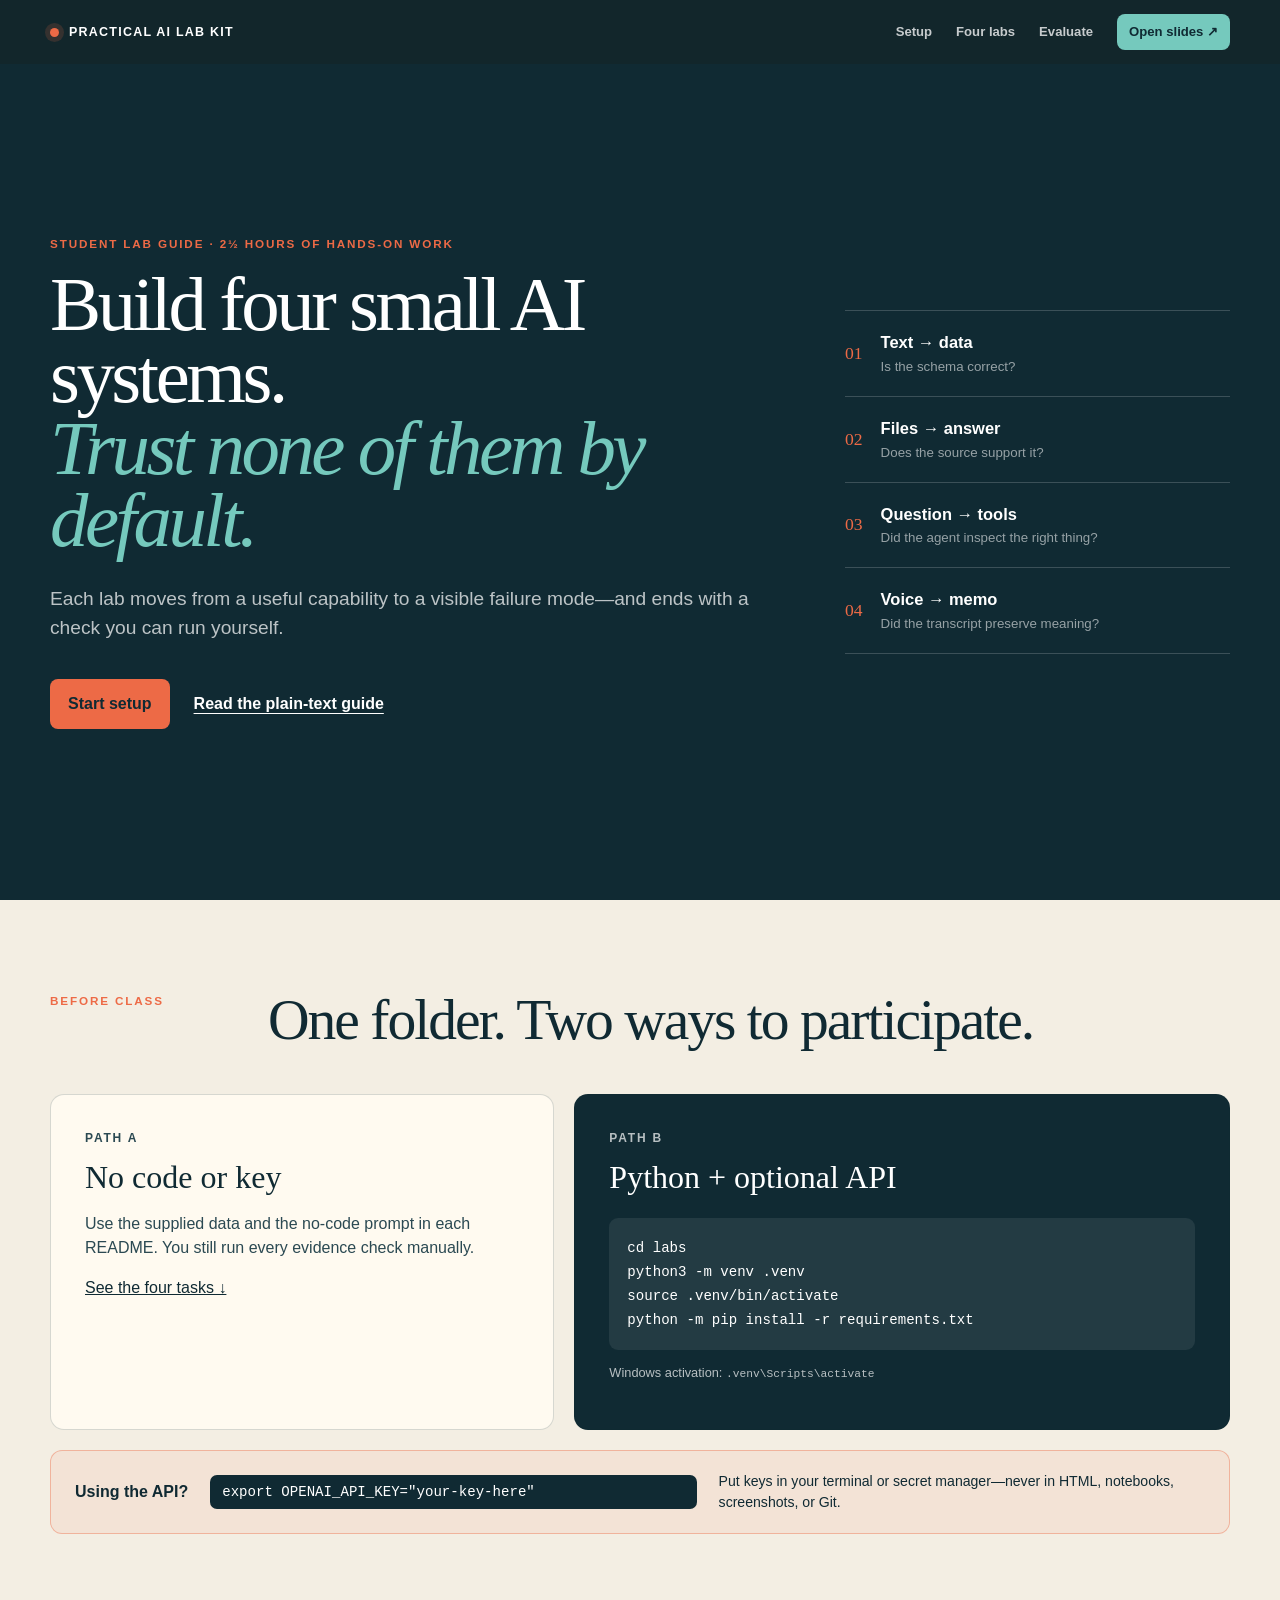
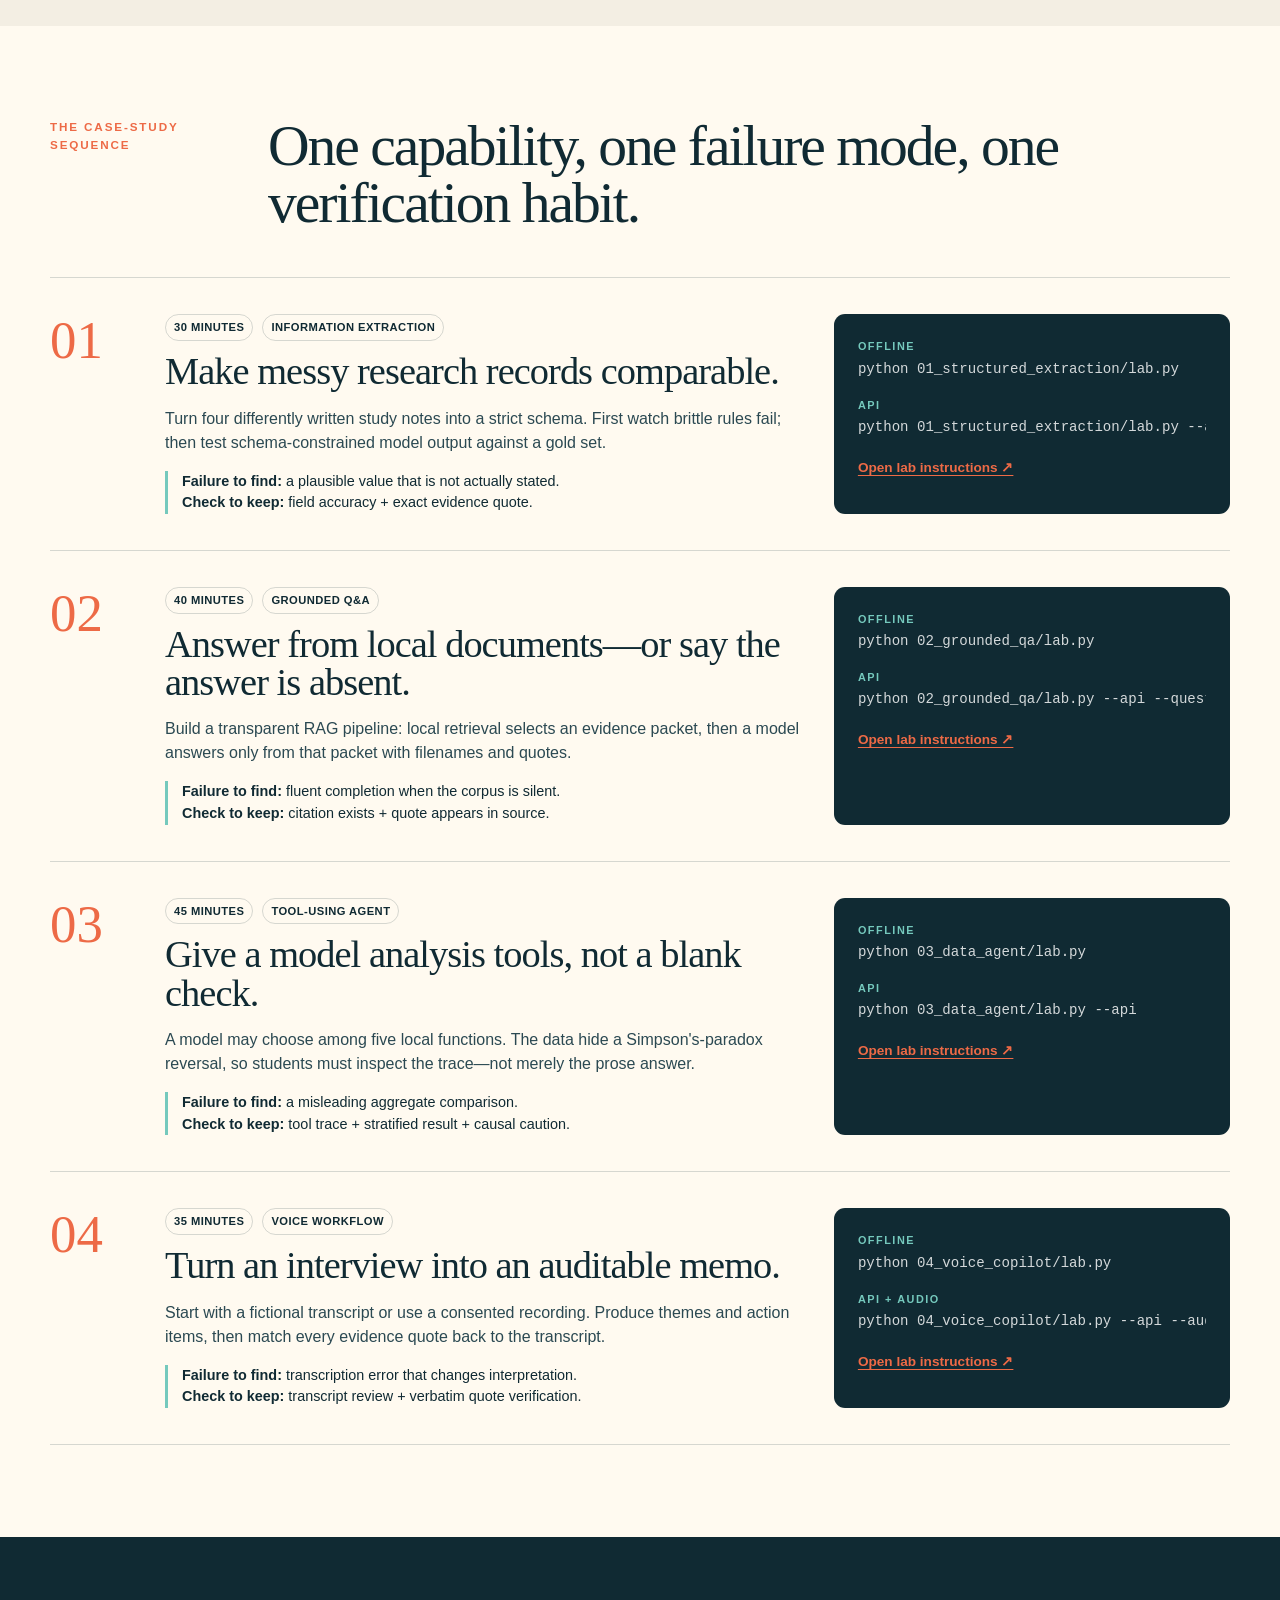
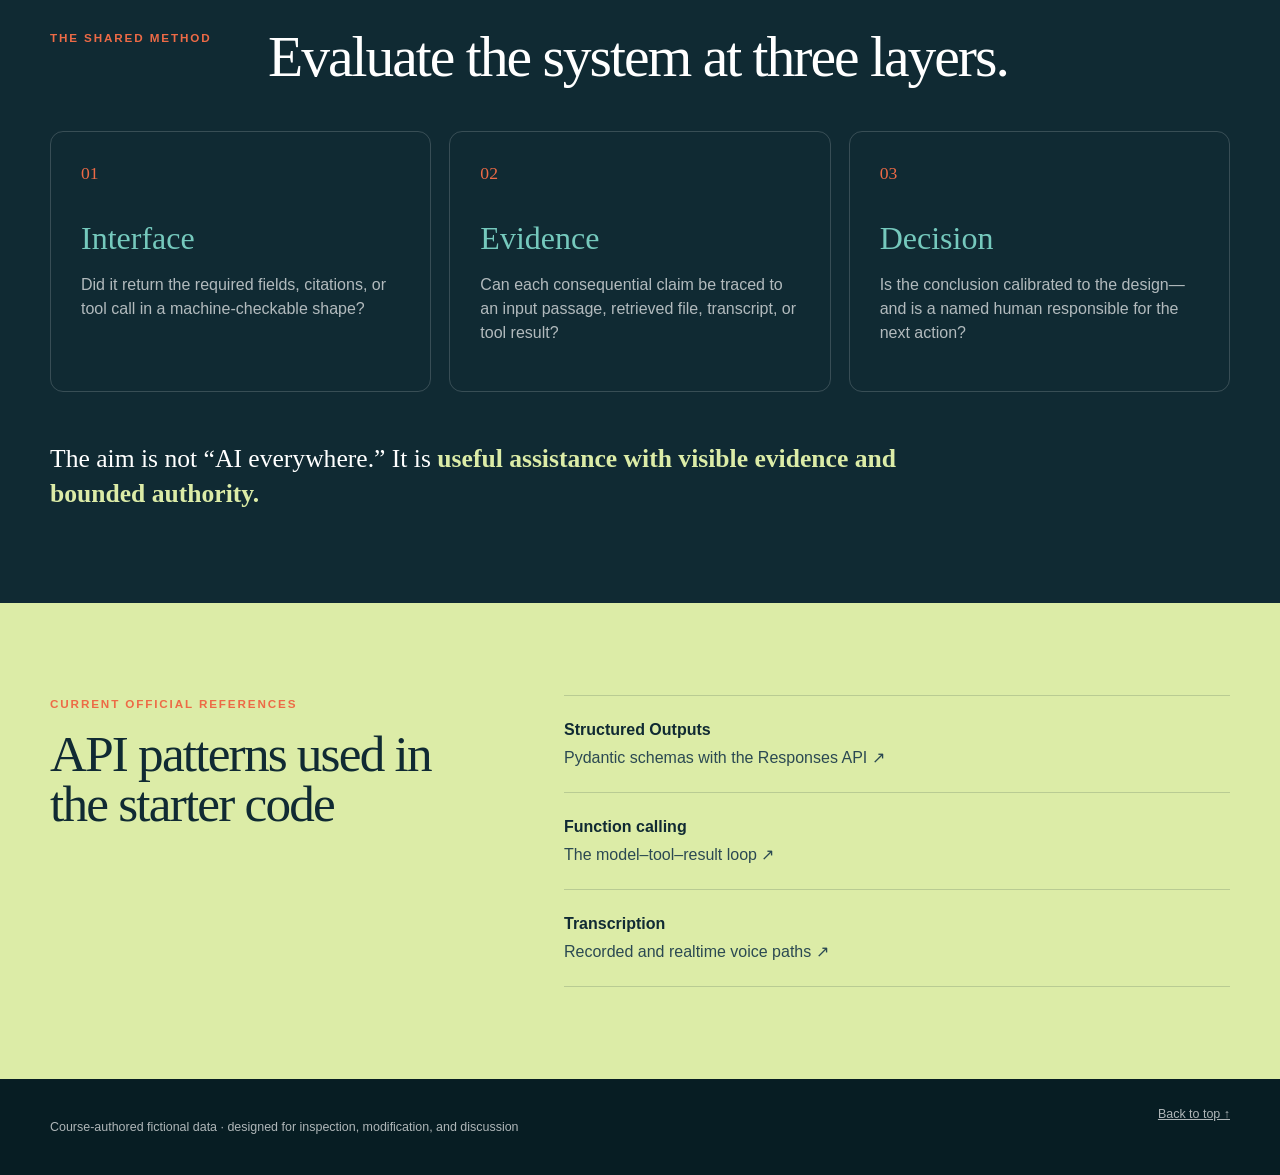
==== labs/index.html @ f561e8fe "Publish AI course deck and practical labs" ====
<!doctype html>
<html lang="en">
<head>
  <meta charset="utf-8">
  <meta name="viewport" content="width=device-width, initial-scale=1">
  <meta name="description" content="Four practical AI labs for graduate students: structured extraction, grounded Q&amp;A, a bounded data agent, and a voice research copilot.">
  <meta name="theme-color" content="#102a33">
  <title>Practical AI Lab Kit</title>
  <link rel="stylesheet" href="styles.css">
</head>
<body>
  <a class="skip-link" href="#main">Skip to labs</a>
  <header class="site-header">
    <a class="wordmark" href="#top"><span></span>Practical AI Lab Kit</a>
    <nav aria-label="Lab navigation">
      <a href="#setup">Setup</a>
      <a href="#labs">Four labs</a>
      <a href="#evaluation">Evaluate</a>
      <a class="deck-link" href="../story_deck/index.html#slide-24">Open slides ↗</a>
    </nav>
  </header>

  <main id="main">
    <section class="hero" id="top">
      <div>
        <p class="eyebrow">Student lab guide · 2½ hours of hands-on work</p>
        <h1>Build four small AI systems.<br><em>Trust none of them by default.</em></h1>
        <p class="lead">Each lab moves from a useful capability to a visible failure mode—and ends with a check you can run yourself.</p>
        <div class="hero-actions"><a class="primary" href="#setup">Start setup</a><a href="README.md">Read the plain-text guide</a></div>
      </div>
      <ol class="sequence" aria-label="Lab sequence">
        <li><span>01</span><div><b>Text → data</b><small>Is the schema correct?</small></div></li>
        <li><span>02</span><div><b>Files → answer</b><small>Does the source support it?</small></div></li>
        <li><span>03</span><div><b>Question → tools</b><small>Did the agent inspect the right thing?</small></div></li>
        <li><span>04</span><div><b>Voice → memo</b><small>Did the transcript preserve meaning?</small></div></li>
      </ol>
    </section>

    <section class="setup" id="setup">
      <div class="section-head"><p class="eyebrow">Before class</p><h2>One folder. Two ways to participate.</h2></div>
      <div class="path-grid">
        <article>
          <p class="path-number">Path A</p><h3>No code or key</h3>
          <p>Use the supplied data and the no-code prompt in each README. You still run every evidence check manually.</p>
          <a href="#labs">See the four tasks ↓</a>
        </article>
        <article class="featured">
          <p class="path-number">Path B</p><h3>Python + optional API</h3>
          <pre><code>cd labs
python3 -m venv .venv
source .venv/bin/activate
python -m pip install -r requirements.txt</code></pre>
          <p class="small">Windows activation: <code>.venv\Scripts\activate</code></p>
        </article>
      </div>
      <div class="key-note">
        <b>Using the API?</b><code>export OPENAI_API_KEY="your-key-here"</code><p>Put keys in your terminal or secret manager—never in HTML, notebooks, screenshots, or Git.</p>
      </div>
    </section>

    <section class="labs" id="labs">
      <div class="section-head"><p class="eyebrow">The case-study sequence</p><h2>One capability, one failure mode, one verification habit.</h2></div>

      <article class="lab-card" id="lab-1">
        <div class="lab-number">01</div>
        <div class="lab-copy">
          <div class="lab-meta"><span>30 minutes</span><span>information extraction</span></div>
          <h3>Make messy research records comparable.</h3>
          <p>Turn four differently written study notes into a strict schema. First watch brittle rules fail; then test schema-constrained model output against a gold set.</p>
          <div class="lesson"><b>Failure to find:</b> a plausible value that is not actually stated.<br><b>Check to keep:</b> field accuracy + exact evidence quote.</div>
        </div>
        <div class="lab-run">
          <p>Offline</p><code>python 01_structured_extraction/lab.py</code>
          <p>API</p><code>python 01_structured_extraction/lab.py --api</code>
          <a href="01_structured_extraction/README.md">Open lab instructions ↗</a>
        </div>
      </article>

      <article class="lab-card" id="lab-2">
        <div class="lab-number">02</div>
        <div class="lab-copy">
          <div class="lab-meta"><span>40 minutes</span><span>grounded Q&amp;A</span></div>
          <h3>Answer from local documents—or say the answer is absent.</h3>
          <p>Build a transparent RAG pipeline: local retrieval selects an evidence packet, then a model answers only from that packet with filenames and quotes.</p>
          <div class="lesson"><b>Failure to find:</b> fluent completion when the corpus is silent.<br><b>Check to keep:</b> citation exists + quote appears in source.</div>
        </div>
        <div class="lab-run">
          <p>Offline</p><code>python 02_grounded_qa/lab.py</code>
          <p>API</p><code>python 02_grounded_qa/lab.py --api --question "Which school attended least?"</code>
          <a href="02_grounded_qa/README.md">Open lab instructions ↗</a>
        </div>
      </article>

      <article class="lab-card" id="lab-3">
        <div class="lab-number">03</div>
        <div class="lab-copy">
          <div class="lab-meta"><span>45 minutes</span><span>tool-using agent</span></div>
          <h3>Give a model analysis tools, not a blank check.</h3>
          <p>A model may choose among five local functions. The data hide a Simpson's-paradox reversal, so students must inspect the trace—not merely the prose answer.</p>
          <div class="lesson"><b>Failure to find:</b> a misleading aggregate comparison.<br><b>Check to keep:</b> tool trace + stratified result + causal caution.</div>
        </div>
        <div class="lab-run">
          <p>Offline</p><code>python 03_data_agent/lab.py</code>
          <p>API</p><code>python 03_data_agent/lab.py --api</code>
          <a href="03_data_agent/README.md">Open lab instructions ↗</a>
        </div>
      </article>

      <article class="lab-card" id="lab-4">
        <div class="lab-number">04</div>
        <div class="lab-copy">
          <div class="lab-meta"><span>35 minutes</span><span>voice workflow</span></div>
          <h3>Turn an interview into an auditable memo.</h3>
          <p>Start with a fictional transcript or use a consented recording. Produce themes and action items, then match every evidence quote back to the transcript.</p>
          <div class="lesson"><b>Failure to find:</b> transcription error that changes interpretation.<br><b>Check to keep:</b> transcript review + verbatim quote verification.</div>
        </div>
        <div class="lab-run">
          <p>Offline</p><code>python 04_voice_copilot/lab.py</code>
          <p>API + audio</p><code>python 04_voice_copilot/lab.py --api --audio /path/file.m4a</code>
          <a href="04_voice_copilot/README.md">Open lab instructions ↗</a>
        </div>
      </article>
    </section>

    <section class="evaluation" id="evaluation">
      <div class="section-head"><p class="eyebrow">The shared method</p><h2>Evaluate the system at three layers.</h2></div>
      <div class="evaluation-grid">
        <article><span>01</span><h3>Interface</h3><p>Did it return the required fields, citations, or tool call in a machine-checkable shape?</p></article>
        <article><span>02</span><h3>Evidence</h3><p>Can each consequential claim be traced to an input passage, retrieved file, transcript, or tool result?</p></article>
        <article><span>03</span><h3>Decision</h3><p>Is the conclusion calibrated to the design—and is a named human responsible for the next action?</p></article>
      </div>
      <p class="closing-question">The aim is not “AI everywhere.” It is <b>useful assistance with visible evidence and bounded authority.</b></p>
    </section>

    <section class="resources">
      <div><p class="eyebrow">Current official references</p><h2>API patterns used in the starter code</h2></div>
      <div class="resource-links">
        <a href="https://developers.openai.com/api/docs/guides/structured-outputs" target="_blank" rel="noreferrer"><b>Structured Outputs</b><span>Pydantic schemas with the Responses API ↗</span></a>
        <a href="https://developers.openai.com/api/docs/guides/function-calling" target="_blank" rel="noreferrer"><b>Function calling</b><span>The model–tool–result loop ↗</span></a>
        <a href="https://developers.openai.com/cookbook/examples/migrating_from_whisper_to_gpt_transcribe" target="_blank" rel="noreferrer"><b>Transcription</b><span>Recorded and realtime voice paths ↗</span></a>
      </div>
    </section>
  </main>

  <footer><p>Course-authored fictional data · designed for inspection, modification, and discussion</p><a href="#top">Back to top ↑</a></footer>
</body>
</html>
---- labs/styles.css ----
:root {
  --ink: #102a33;
  --ink-soft: #2b4952;
  --paper: #f3eee3;
  --paper-strong: #fffaf0;
  --coral: #ed6a46;
  --teal: #75c9bd;
  --lime: #dceca7;
  --line: rgba(16, 42, 51, 0.17);
  --serif: Georgia, "Times New Roman", serif;
  --sans: Inter, ui-sans-serif, -apple-system, BlinkMacSystemFont, "Segoe UI", sans-serif;
}

* { box-sizing: border-box; }
html { scroll-behavior: smooth; background: var(--paper); }
body { margin: 0; color: var(--ink); background: var(--paper); font: 16px/1.5 var(--sans); }
a { color: inherit; }
:focus-visible { outline: 3px solid var(--coral); outline-offset: 3px; }
.skip-link { position: fixed; z-index: 20; top: 8px; left: 12px; padding: 9px 13px; color: white; background: var(--ink); transform: translateY(-160%); }
.skip-link:focus { transform: none; }

.site-header { position: sticky; z-index: 10; top: 0; display: flex; align-items: center; justify-content: space-between; min-height: 64px; padding: 0 max(24px, calc((100vw - 1180px) / 2)); color: white; background: rgba(9, 30, 36, 0.96); backdrop-filter: blur(14px); }
.wordmark { display: flex; align-items: center; gap: 10px; font-size: .78rem; font-weight: 850; letter-spacing: .1em; text-decoration: none; text-transform: uppercase; }
.wordmark span { width: 9px; height: 9px; border-radius: 50%; background: var(--coral); box-shadow: 0 0 0 5px rgba(237, 106, 70, .16); }
.site-header nav { display: flex; align-items: center; gap: 24px; font-size: .82rem; font-weight: 700; }
.site-header nav a { text-decoration: none; opacity: .76; }
.site-header nav a:hover { opacity: 1; }
.site-header nav .deck-link { padding: 8px 12px; color: var(--ink); background: var(--teal); border-radius: 8px; opacity: 1; }

main > section { padding: 92px max(28px, calc((100vw - 1180px) / 2)); }
.hero { display: grid; grid-template-columns: 1.3fr .7fr; gap: 80px; align-items: center; min-height: calc(100svh - 64px); color: white; background: var(--ink); }
.eyebrow { margin: 0 0 16px; color: var(--coral); font-size: .73rem; font-weight: 900; letter-spacing: .16em; text-transform: uppercase; }
.hero h1 { max-width: 820px; margin: 0; font: clamp(3.3rem, 6vw, 6.9rem)/.94 var(--serif); letter-spacing: -.045em; }
.hero h1 em { color: var(--teal); font-style: italic; }
.lead { max-width: 720px; margin: 28px 0 0; color: rgba(255,255,255,.72); font-size: clamp(1.05rem, 1.5vw, 1.35rem); }
.hero-actions { display: flex; align-items: center; gap: 24px; margin-top: 36px; }
.hero-actions a { font-weight: 800; text-underline-offset: 4px; }
.hero-actions .primary { padding: 13px 18px; color: var(--ink); background: var(--coral); border-radius: 8px; text-decoration: none; }
.sequence { margin: 0; padding: 0; list-style: none; border-top: 1px solid rgba(255,255,255,.18); }
.sequence li { display: flex; gap: 18px; align-items: center; padding: 19px 0; border-bottom: 1px solid rgba(255,255,255,.18); }
.sequence span { color: var(--coral); font: 1.1rem var(--serif); }
.sequence b, .sequence small { display: block; }
.sequence b { font-size: 1.03rem; }
.sequence small { margin-top: 2px; color: rgba(255,255,255,.56); }

.section-head { display: grid; grid-template-columns: 190px 1fr; gap: 28px; align-items: start; margin-bottom: 46px; }
.section-head h2, .resources h2 { max-width: 850px; margin: 0; font: clamp(2.6rem, 4.5vw, 5rem)/.98 var(--serif); letter-spacing: -.035em; }
.setup { background: var(--paper); }
.path-grid { display: grid; grid-template-columns: 1fr 1.3fr; gap: 20px; }
.path-grid article { min-height: 280px; padding: 34px; border: 1px solid var(--line); border-radius: 14px; background: var(--paper-strong); }
.path-grid article.featured { color: white; background: var(--ink); }
.path-number { margin: 0; color: var(--coral); font-size: .75rem; font-weight: 900; letter-spacing: .15em; text-transform: uppercase; }
.path-grid h3 { margin: 12px 0 14px; font: 2rem var(--serif); }
.path-grid p { max-width: 570px; color: var(--ink-soft); }
.path-grid .featured p { color: rgba(255,255,255,.7); }
pre { overflow-x: auto; margin: 22px 0 12px; padding: 18px; border-radius: 9px; background: rgba(255,255,255,.08); }
code { font: .88em ui-monospace, SFMono-Regular, Menlo, Consolas, monospace; }
.small { font-size: .8rem; }
.key-note { display: grid; grid-template-columns: auto minmax(260px, 1fr) 1fr; gap: 22px; align-items: center; margin-top: 20px; padding: 20px 24px; border: 1px solid rgba(237,106,70,.4); border-radius: 12px; background: rgba(237,106,70,.08); }
.key-note code { overflow-x: auto; padding: 9px 12px; color: white; background: var(--ink); border-radius: 7px; white-space: nowrap; }
.key-note p { margin: 0; font-size: .88rem; }

.labs { background: var(--paper-strong); }
.lab-card { display: grid; grid-template-columns: 85px minmax(0, 1fr) minmax(290px, .62fr); gap: 30px; padding: 36px 0; border-top: 1px solid var(--line); }
.lab-card:last-child { border-bottom: 1px solid var(--line); }
.lab-number { color: var(--coral); font: 3.3rem/1 var(--serif); }
.lab-meta { display: flex; gap: 9px; margin-bottom: 11px; }
.lab-meta span { padding: 4px 8px; border: 1px solid var(--line); border-radius: 999px; font-size: .7rem; font-weight: 800; letter-spacing: .04em; text-transform: uppercase; }
.lab-copy h3 { margin: 0; font: clamp(1.8rem, 3vw, 3rem)/1 var(--serif); letter-spacing: -.025em; }
.lab-copy > p { max-width: 680px; margin: 16px 0; color: var(--ink-soft); }
.lesson { max-width: 680px; padding-left: 14px; border-left: 3px solid var(--teal); font-size: .9rem; }
.lab-run { align-self: stretch; padding: 24px; border-radius: 11px; color: white; background: var(--ink); }
.lab-run p { margin: 0 0 6px; color: var(--teal); font-size: .68rem; font-weight: 900; letter-spacing: .14em; text-transform: uppercase; }
.lab-run code { display: block; overflow-x: auto; margin: 0 0 20px; color: rgba(255,255,255,.82); white-space: nowrap; }
.lab-run a { color: var(--coral); font-size: .85rem; font-weight: 800; text-underline-offset: 3px; }

.evaluation { color: white; background: var(--ink); }
.evaluation .section-head h2 { color: white; }
.evaluation-grid { display: grid; grid-template-columns: repeat(3, 1fr); gap: 18px; }
.evaluation-grid article { min-height: 245px; padding: 30px; border: 1px solid rgba(255,255,255,.17); border-radius: 13px; }
.evaluation-grid span { color: var(--coral); font: 1.1rem var(--serif); }
.evaluation-grid h3 { margin: 34px 0 14px; color: var(--teal); font: 2rem var(--serif); }
.evaluation-grid p { color: rgba(255,255,255,.68); }
.closing-question { max-width: 850px; margin: 50px 0 0; font: 1.6rem/1.35 var(--serif); }
.closing-question b { color: var(--lime); }

.resources { display: grid; grid-template-columns: .8fr 1.2fr; gap: 70px; background: var(--lime); }
.resources h2 { font-size: clamp(2.2rem, 4vw, 4.5rem); }
.resource-links { border-top: 1px solid var(--line); }
.resource-links a { display: block; padding: 22px 0; border-bottom: 1px solid var(--line); text-decoration: none; }
.resource-links b, .resource-links span { display: block; }
.resource-links span { margin-top: 4px; color: var(--ink-soft); }

footer { display: flex; justify-content: space-between; gap: 20px; padding: 26px max(28px, calc((100vw - 1180px) / 2)); color: rgba(255,255,255,.68); background: #071d23; font-size: .78rem; }

@media (max-width: 900px) {
  .site-header nav a:not(.deck-link) { display: none; }
  .hero, .resources { grid-template-columns: 1fr; }
  .hero { gap: 50px; }
  .section-head { grid-template-columns: 1fr; gap: 0; }
  .path-grid, .evaluation-grid { grid-template-columns: 1fr; }
  .key-note { grid-template-columns: 1fr; }
  .lab-card { grid-template-columns: 62px 1fr; }
  .lab-run { grid-column: 2; }
}

@media (max-width: 600px) {
  main > section { padding: 64px 22px; }
  .site-header { padding: 0 18px; }
  .deck-link { font-size: 0; }
  .deck-link::after { content: "Slides ↗"; font-size: .78rem; }
  .hero h1 { font-size: 3.25rem; }
  .hero-actions { align-items: flex-start; flex-direction: column; }
  .lab-card { grid-template-columns: 1fr; }
  .lab-run { grid-column: 1; }
  footer { flex-direction: column; padding: 24px 22px; }
}

@media print {
  .site-header { position: static; }
  main > section { padding: 42px; break-inside: avoid; }
  .hero { min-height: auto; }
}
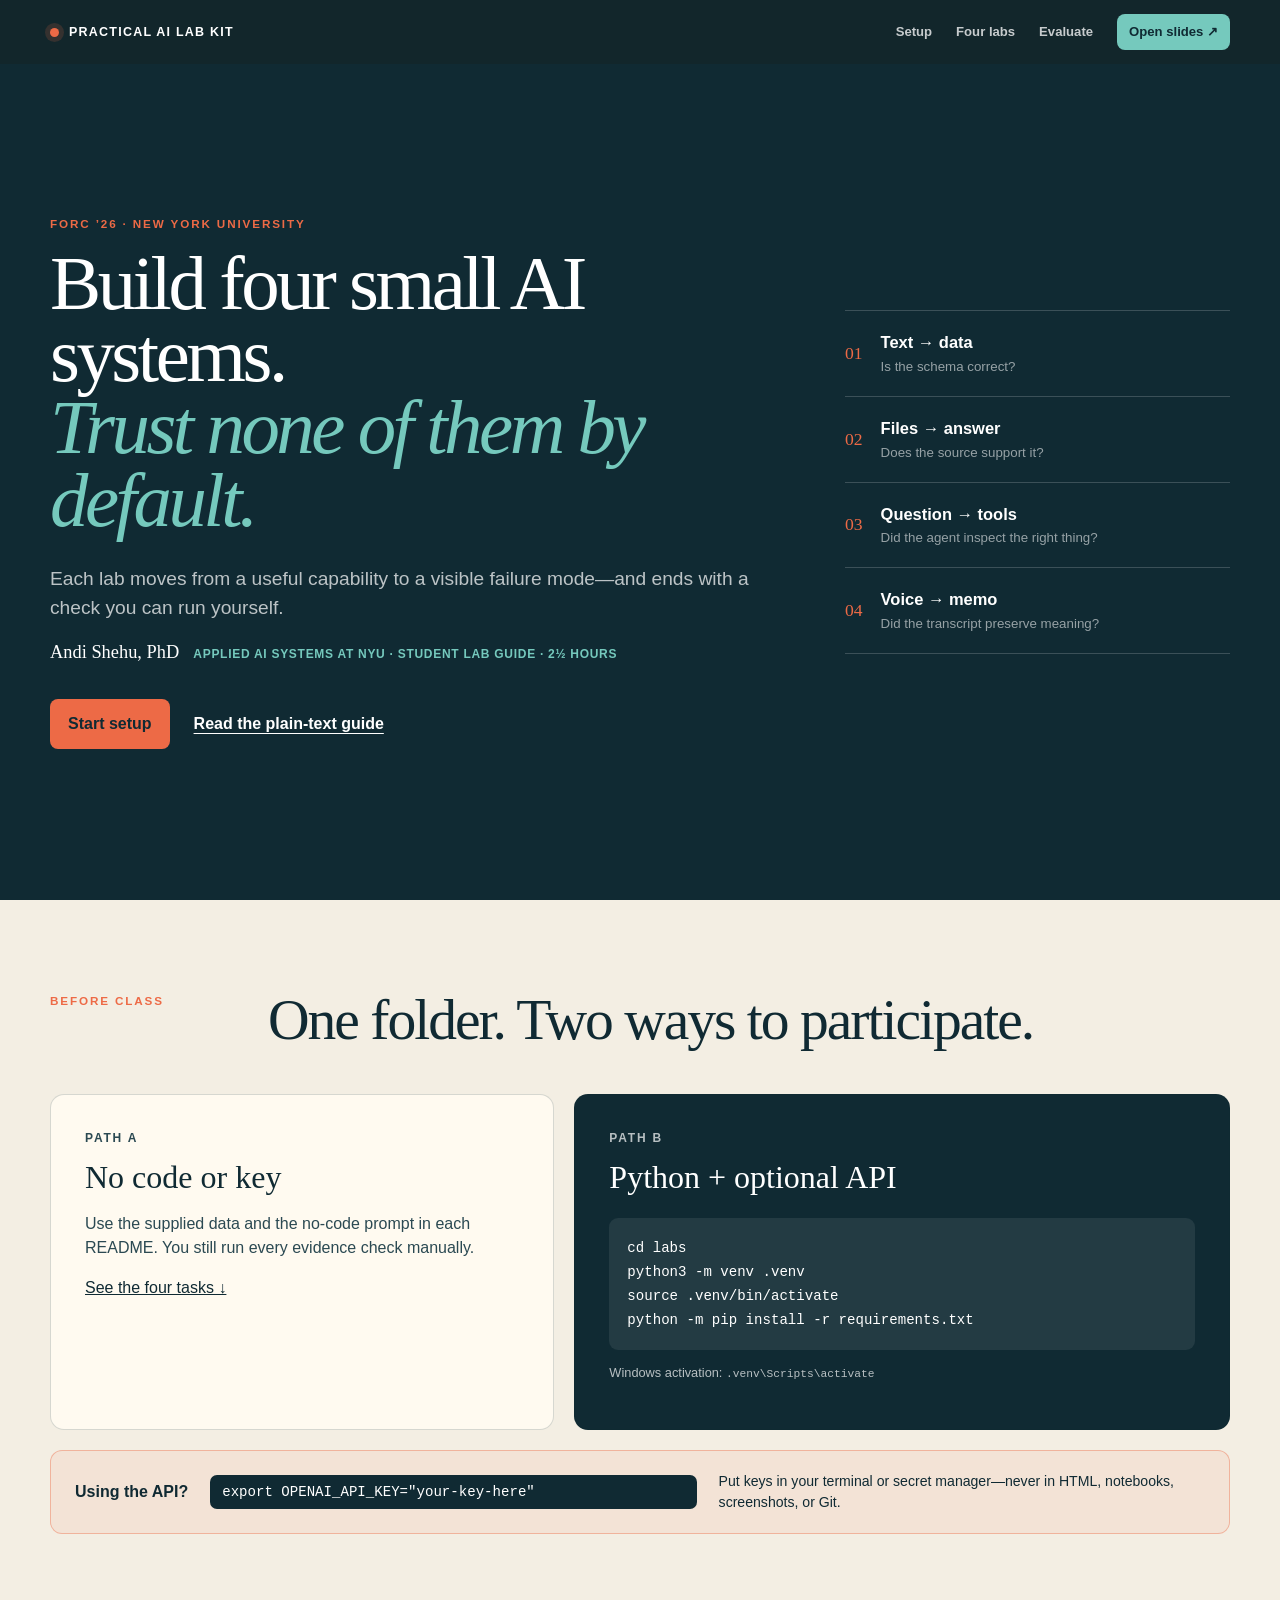
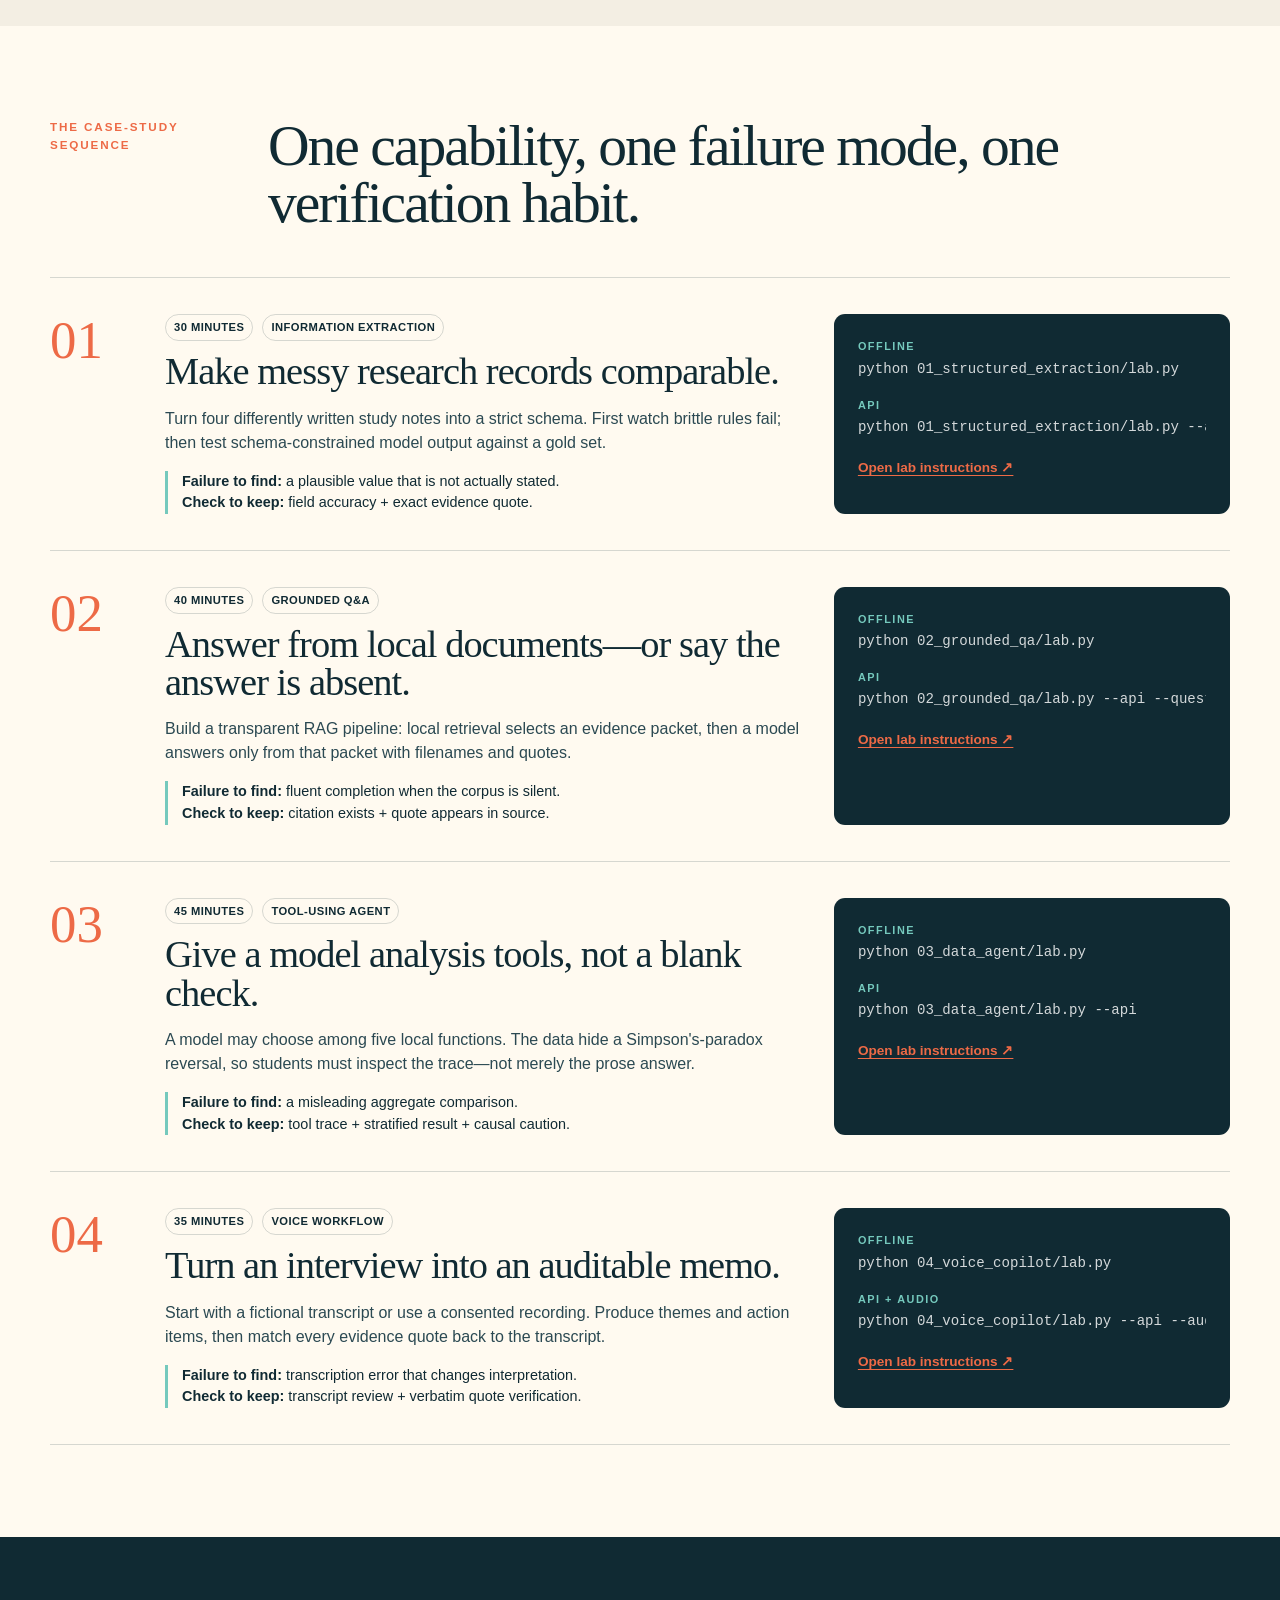
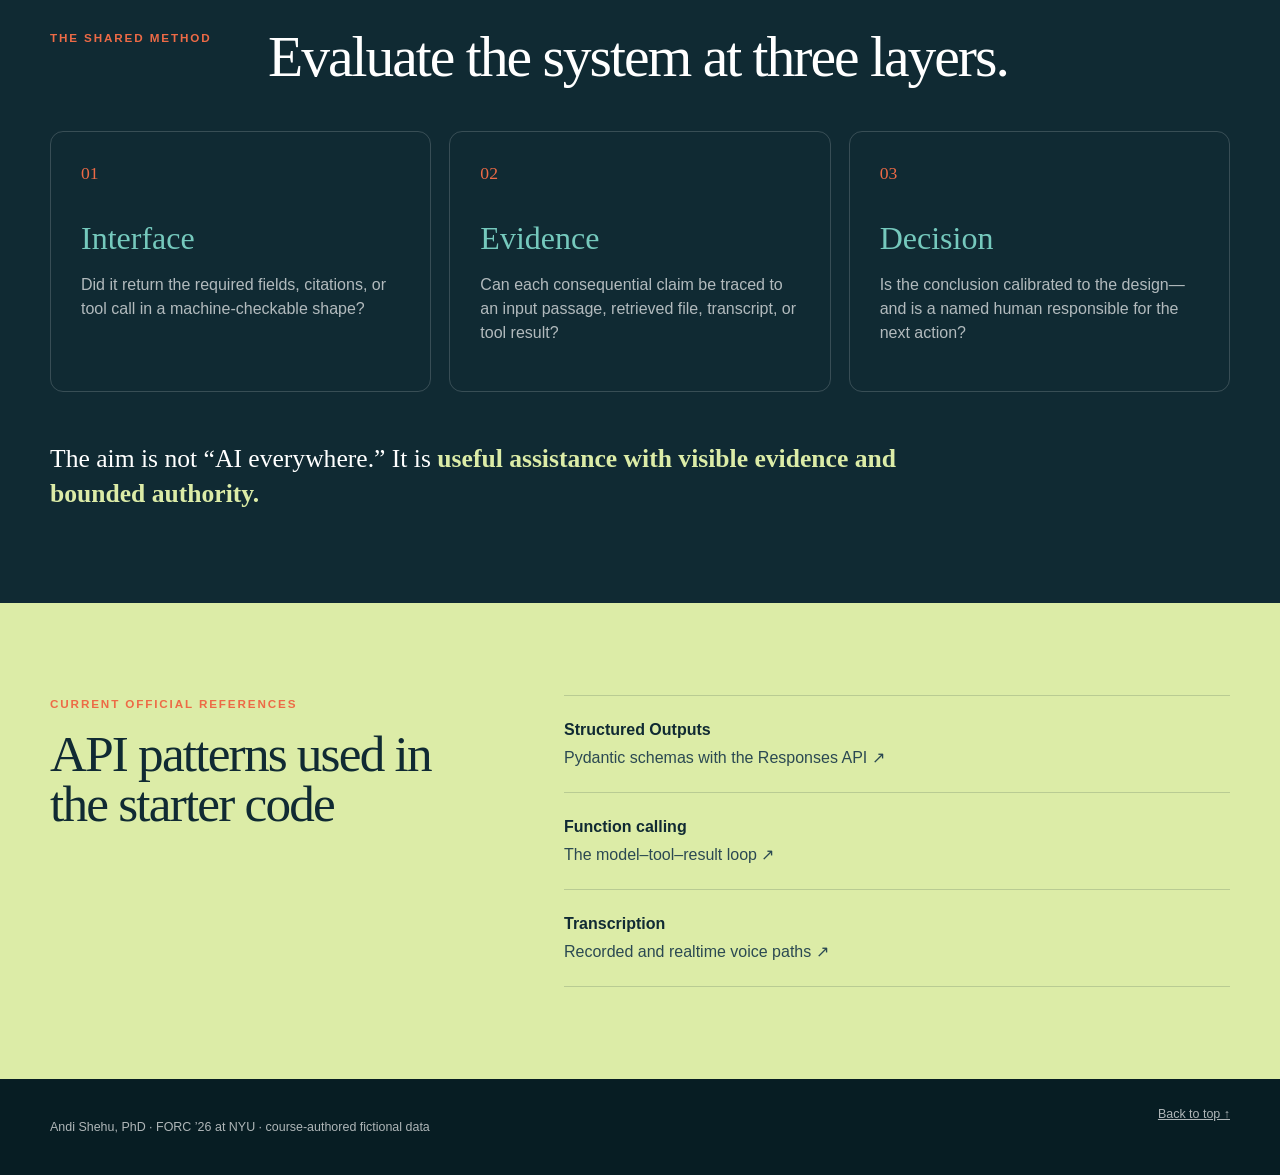
==== commit 1805c244: "Add instructor and FORC identity" ====
--- a/labs/index.html
+++ b/labs/index.html
@@ -23,9 +23,10 @@
   <main id="main">
     <section class="hero" id="top">
       <div>
-        <p class="eyebrow">Student lab guide · 2½ hours of hands-on work</p>
+        <p class="eyebrow">FORC ’26 · New York University</p>
         <h1>Build four small AI systems.<br><em>Trust none of them by default.</em></h1>
         <p class="lead">Each lab moves from a useful capability to a visible failure mode—and ends with a check you can run yourself.</p>
+        <p class="instructor-line"><strong>Andi Shehu, PhD</strong><span>Applied AI systems at NYU · Student lab guide · 2½ hours</span></p>
         <div class="hero-actions"><a class="primary" href="#setup">Start setup</a><a href="README.md">Read the plain-text guide</a></div>
       </div>
       <ol class="sequence" aria-label="Lab sequence">
@@ -142,6 +143,6 @@
     </section>
   </main>
 
-  <footer><p>Course-authored fictional data · designed for inspection, modification, and discussion</p><a href="#top">Back to top ↑</a></footer>
+  <footer><p>Andi Shehu, PhD · FORC ’26 at NYU · course-authored fictional data</p><a href="#top">Back to top ↑</a></footer>
 </body>
 </html>
--- a/labs/styles.css
+++ b/labs/styles.css
@@ -33,6 +33,9 @@
 .hero h1 { max-width: 820px; margin: 0; font: clamp(3.3rem, 6vw, 6.9rem)/.94 var(--serif); letter-spacing: -.045em; }
 .hero h1 em { color: var(--teal); font-style: italic; }
 .lead { max-width: 720px; margin: 28px 0 0; color: rgba(255,255,255,.72); font-size: clamp(1.05rem, 1.5vw, 1.35rem); }
+.instructor-line { display: flex; flex-wrap: wrap; gap: 7px 14px; align-items: baseline; margin: 20px 0 0; color: white; }
+.instructor-line strong { font: 1.15rem var(--serif); }
+.instructor-line span { color: var(--teal); font-size: .75rem; font-weight: 850; letter-spacing: .06em; text-transform: uppercase; }
 .hero-actions { display: flex; align-items: center; gap: 24px; margin-top: 36px; }
 .hero-actions a { font-weight: 800; text-underline-offset: 4px; }
 .hero-actions .primary { padding: 13px 18px; color: var(--ink); background: var(--coral); border-radius: 8px; text-decoration: none; }
@@ -121,4 +124,3 @@
   main > section { padding: 42px; break-inside: avoid; }
   .hero { min-height: auto; }
 }
-
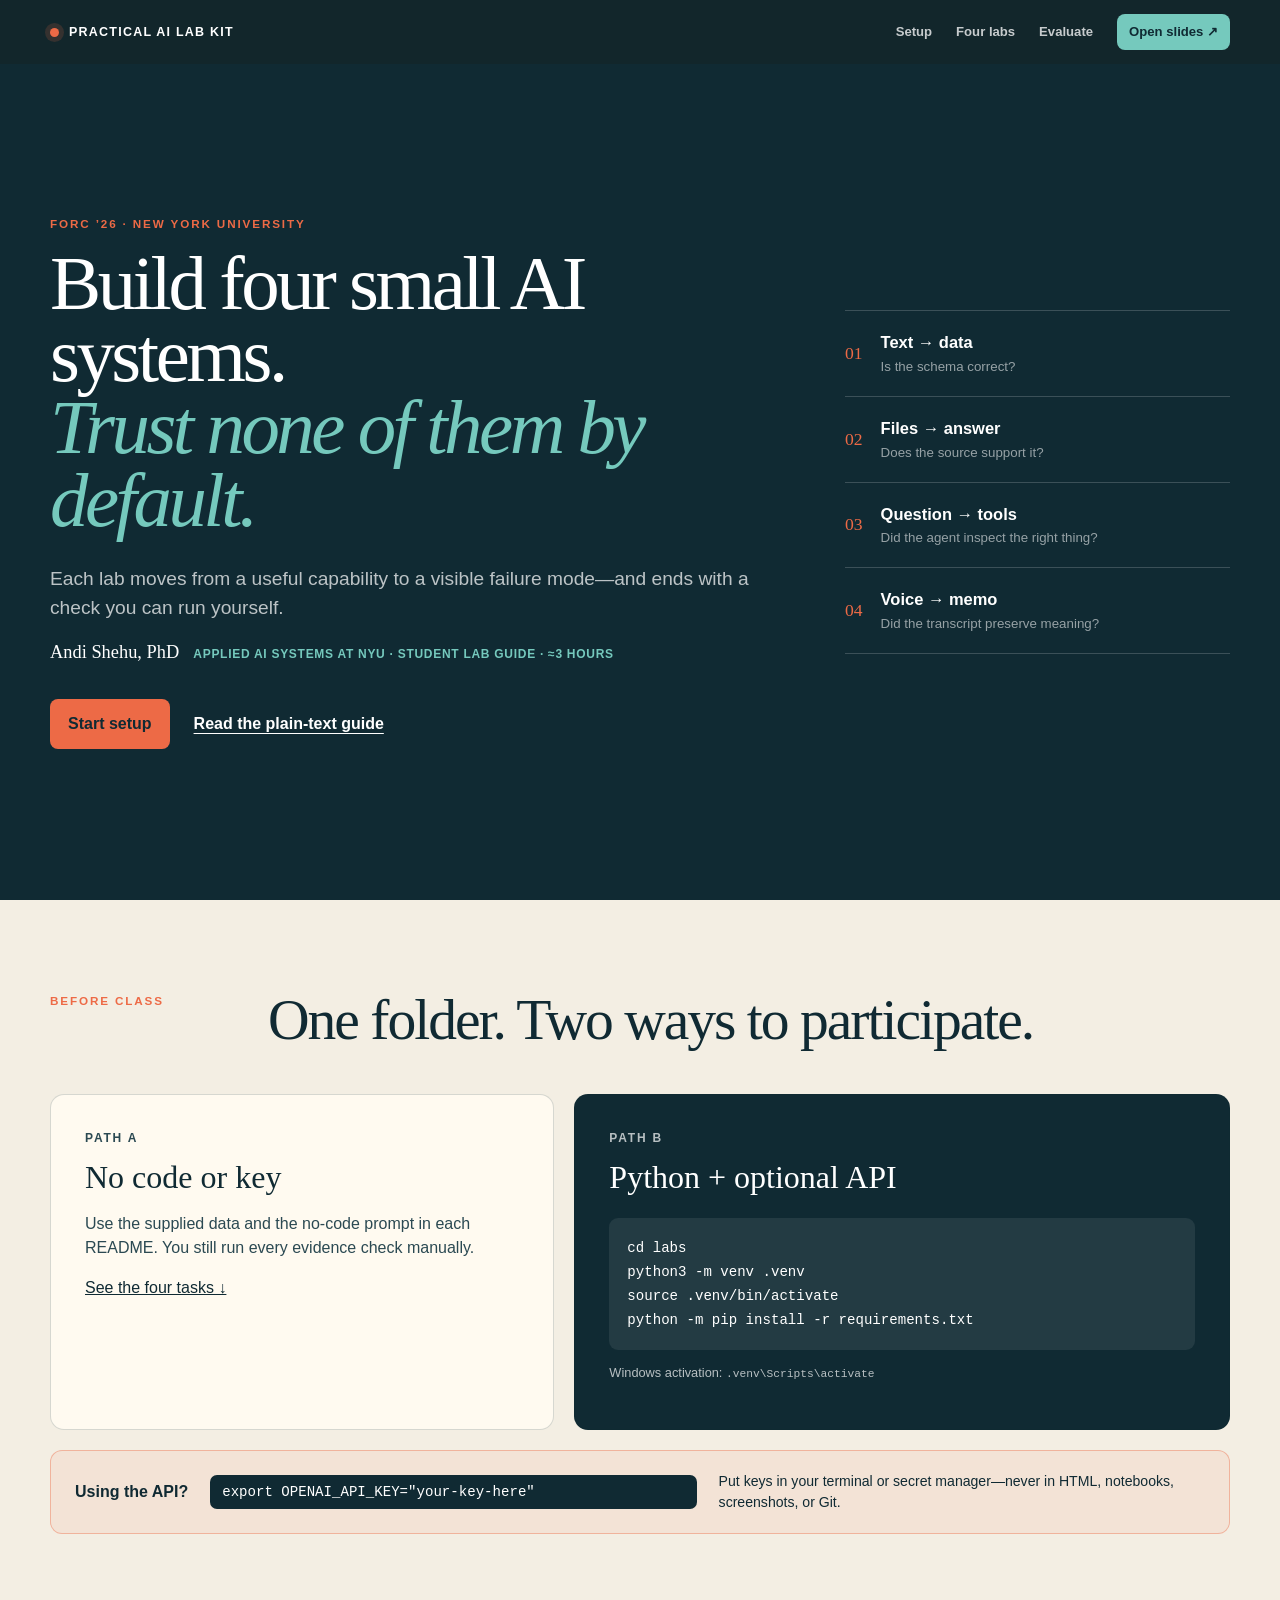
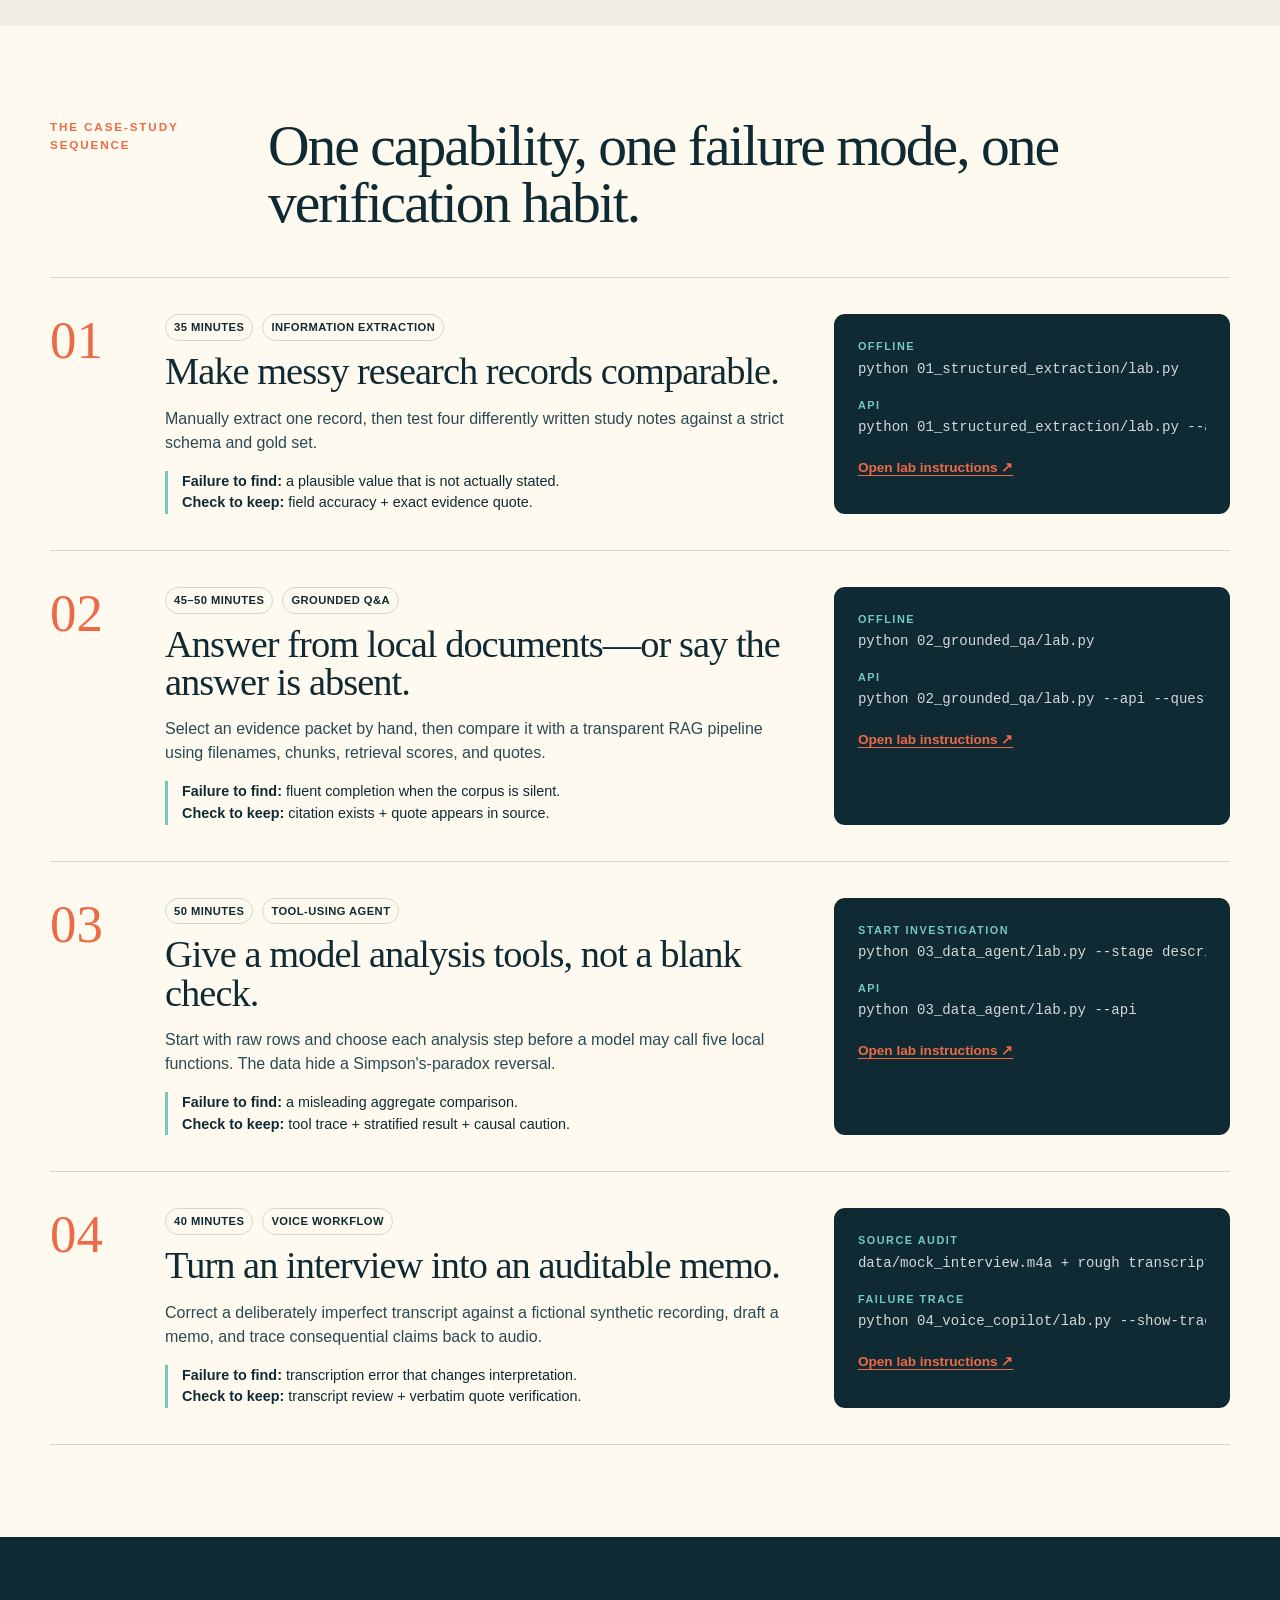
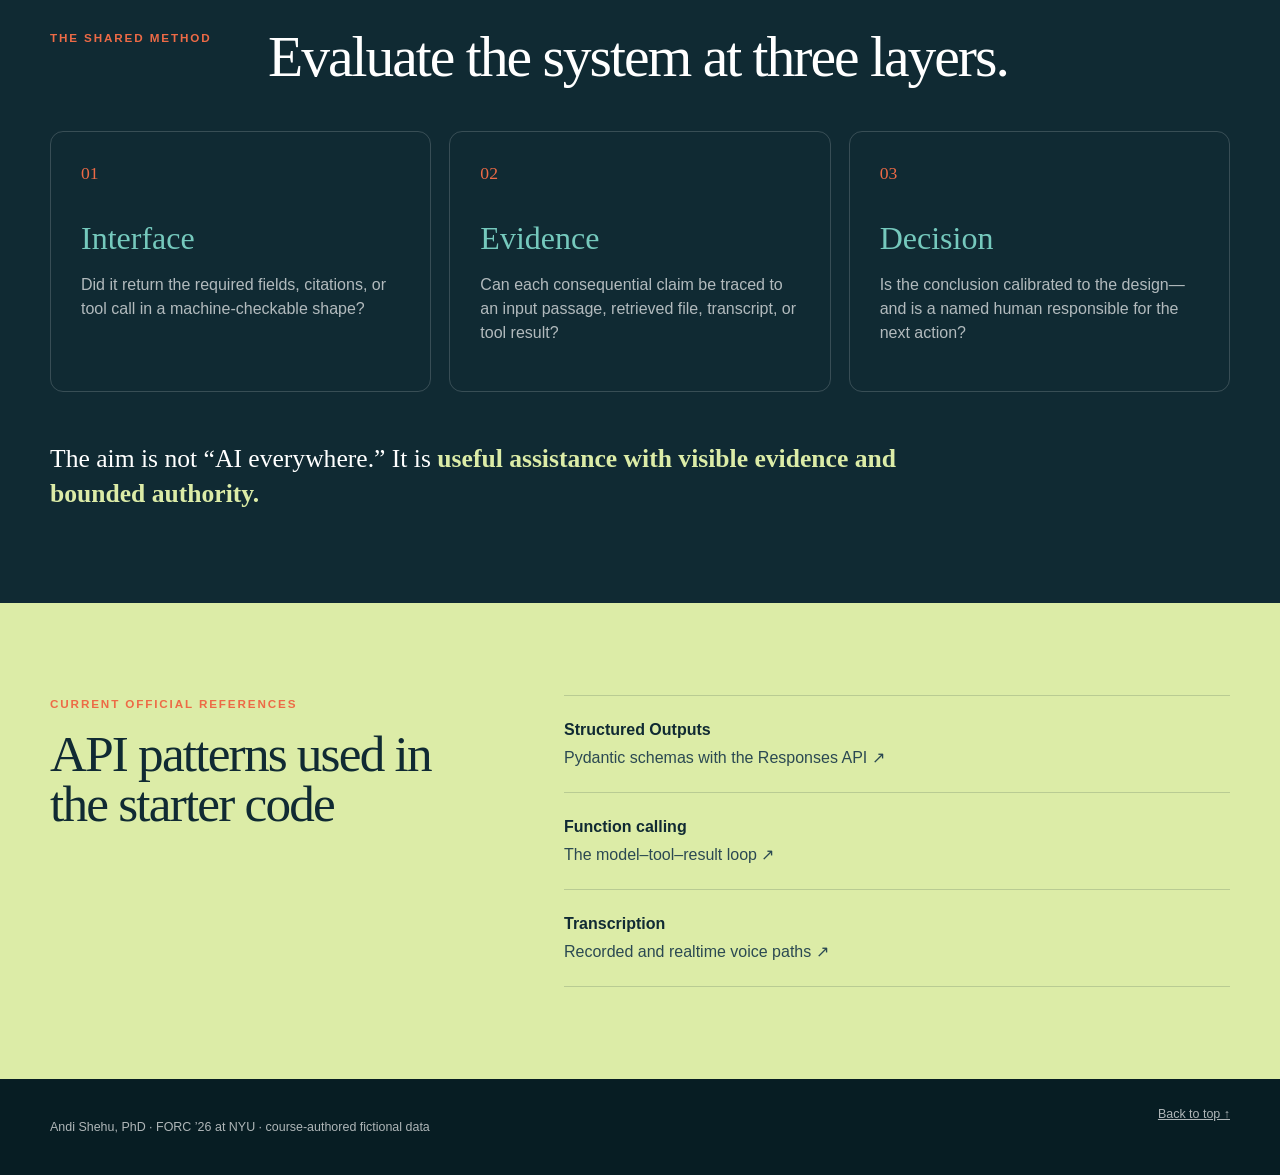
==== commit 201b2d3c: "Strengthen hands-on AI case studies" ====
--- a/labs/index.html
+++ b/labs/index.html
@@ -26,7 +26,7 @@
         <p class="eyebrow">FORC ’26 · New York University</p>
         <h1>Build four small AI systems.<br><em>Trust none of them by default.</em></h1>
         <p class="lead">Each lab moves from a useful capability to a visible failure mode—and ends with a check you can run yourself.</p>
-        <p class="instructor-line"><strong>Andi Shehu, PhD</strong><span>Applied AI systems at NYU · Student lab guide · 2½ hours</span></p>
+        <p class="instructor-line"><strong>Andi Shehu, PhD</strong><span>Applied AI systems at NYU · Student lab guide · ≈3 hours</span></p>
         <div class="hero-actions"><a class="primary" href="#setup">Start setup</a><a href="README.md">Read the plain-text guide</a></div>
       </div>
       <ol class="sequence" aria-label="Lab sequence">
@@ -65,9 +65,9 @@
       <article class="lab-card" id="lab-1">
         <div class="lab-number">01</div>
         <div class="lab-copy">
-          <div class="lab-meta"><span>30 minutes</span><span>information extraction</span></div>
+          <div class="lab-meta"><span>35 minutes</span><span>information extraction</span></div>
           <h3>Make messy research records comparable.</h3>
-          <p>Turn four differently written study notes into a strict schema. First watch brittle rules fail; then test schema-constrained model output against a gold set.</p>
+          <p>Manually extract one record, then test four differently written study notes against a strict schema and gold set.</p>
           <div class="lesson"><b>Failure to find:</b> a plausible value that is not actually stated.<br><b>Check to keep:</b> field accuracy + exact evidence quote.</div>
         </div>
         <div class="lab-run">
@@ -80,9 +80,9 @@
       <article class="lab-card" id="lab-2">
         <div class="lab-number">02</div>
         <div class="lab-copy">
-          <div class="lab-meta"><span>40 minutes</span><span>grounded Q&amp;A</span></div>
+          <div class="lab-meta"><span>45–50 minutes</span><span>grounded Q&amp;A</span></div>
           <h3>Answer from local documents—or say the answer is absent.</h3>
-          <p>Build a transparent RAG pipeline: local retrieval selects an evidence packet, then a model answers only from that packet with filenames and quotes.</p>
+          <p>Select an evidence packet by hand, then compare it with a transparent RAG pipeline using filenames, chunks, retrieval scores, and quotes.</p>
           <div class="lesson"><b>Failure to find:</b> fluent completion when the corpus is silent.<br><b>Check to keep:</b> citation exists + quote appears in source.</div>
         </div>
         <div class="lab-run">
@@ -95,13 +95,13 @@
       <article class="lab-card" id="lab-3">
         <div class="lab-number">03</div>
         <div class="lab-copy">
-          <div class="lab-meta"><span>45 minutes</span><span>tool-using agent</span></div>
+          <div class="lab-meta"><span>50 minutes</span><span>tool-using agent</span></div>
           <h3>Give a model analysis tools, not a blank check.</h3>
-          <p>A model may choose among five local functions. The data hide a Simpson's-paradox reversal, so students must inspect the trace—not merely the prose answer.</p>
+          <p>Start with raw rows and choose each analysis step before a model may call five local functions. The data hide a Simpson's-paradox reversal.</p>
           <div class="lesson"><b>Failure to find:</b> a misleading aggregate comparison.<br><b>Check to keep:</b> tool trace + stratified result + causal caution.</div>
         </div>
         <div class="lab-run">
-          <p>Offline</p><code>python 03_data_agent/lab.py</code>
+          <p>Start investigation</p><code>python 03_data_agent/lab.py --stage describe</code>
           <p>API</p><code>python 03_data_agent/lab.py --api</code>
           <a href="03_data_agent/README.md">Open lab instructions ↗</a>
         </div>
@@ -110,14 +110,14 @@
       <article class="lab-card" id="lab-4">
         <div class="lab-number">04</div>
         <div class="lab-copy">
-          <div class="lab-meta"><span>35 minutes</span><span>voice workflow</span></div>
+          <div class="lab-meta"><span>40 minutes</span><span>voice workflow</span></div>
           <h3>Turn an interview into an auditable memo.</h3>
-          <p>Start with a fictional transcript or use a consented recording. Produce themes and action items, then match every evidence quote back to the transcript.</p>
+          <p>Correct a deliberately imperfect transcript against a fictional synthetic recording, draft a memo, and trace consequential claims back to audio.</p>
           <div class="lesson"><b>Failure to find:</b> transcription error that changes interpretation.<br><b>Check to keep:</b> transcript review + verbatim quote verification.</div>
         </div>
         <div class="lab-run">
-          <p>Offline</p><code>python 04_voice_copilot/lab.py</code>
-          <p>API + audio</p><code>python 04_voice_copilot/lab.py --api --audio /path/file.m4a</code>
+          <p>Source audit</p><code>data/mock_interview.m4a + rough transcript</code>
+          <p>Failure trace</p><code>python 04_voice_copilot/lab.py --show-trace</code>
           <a href="04_voice_copilot/README.md">Open lab instructions ↗</a>
         </div>
       </article>
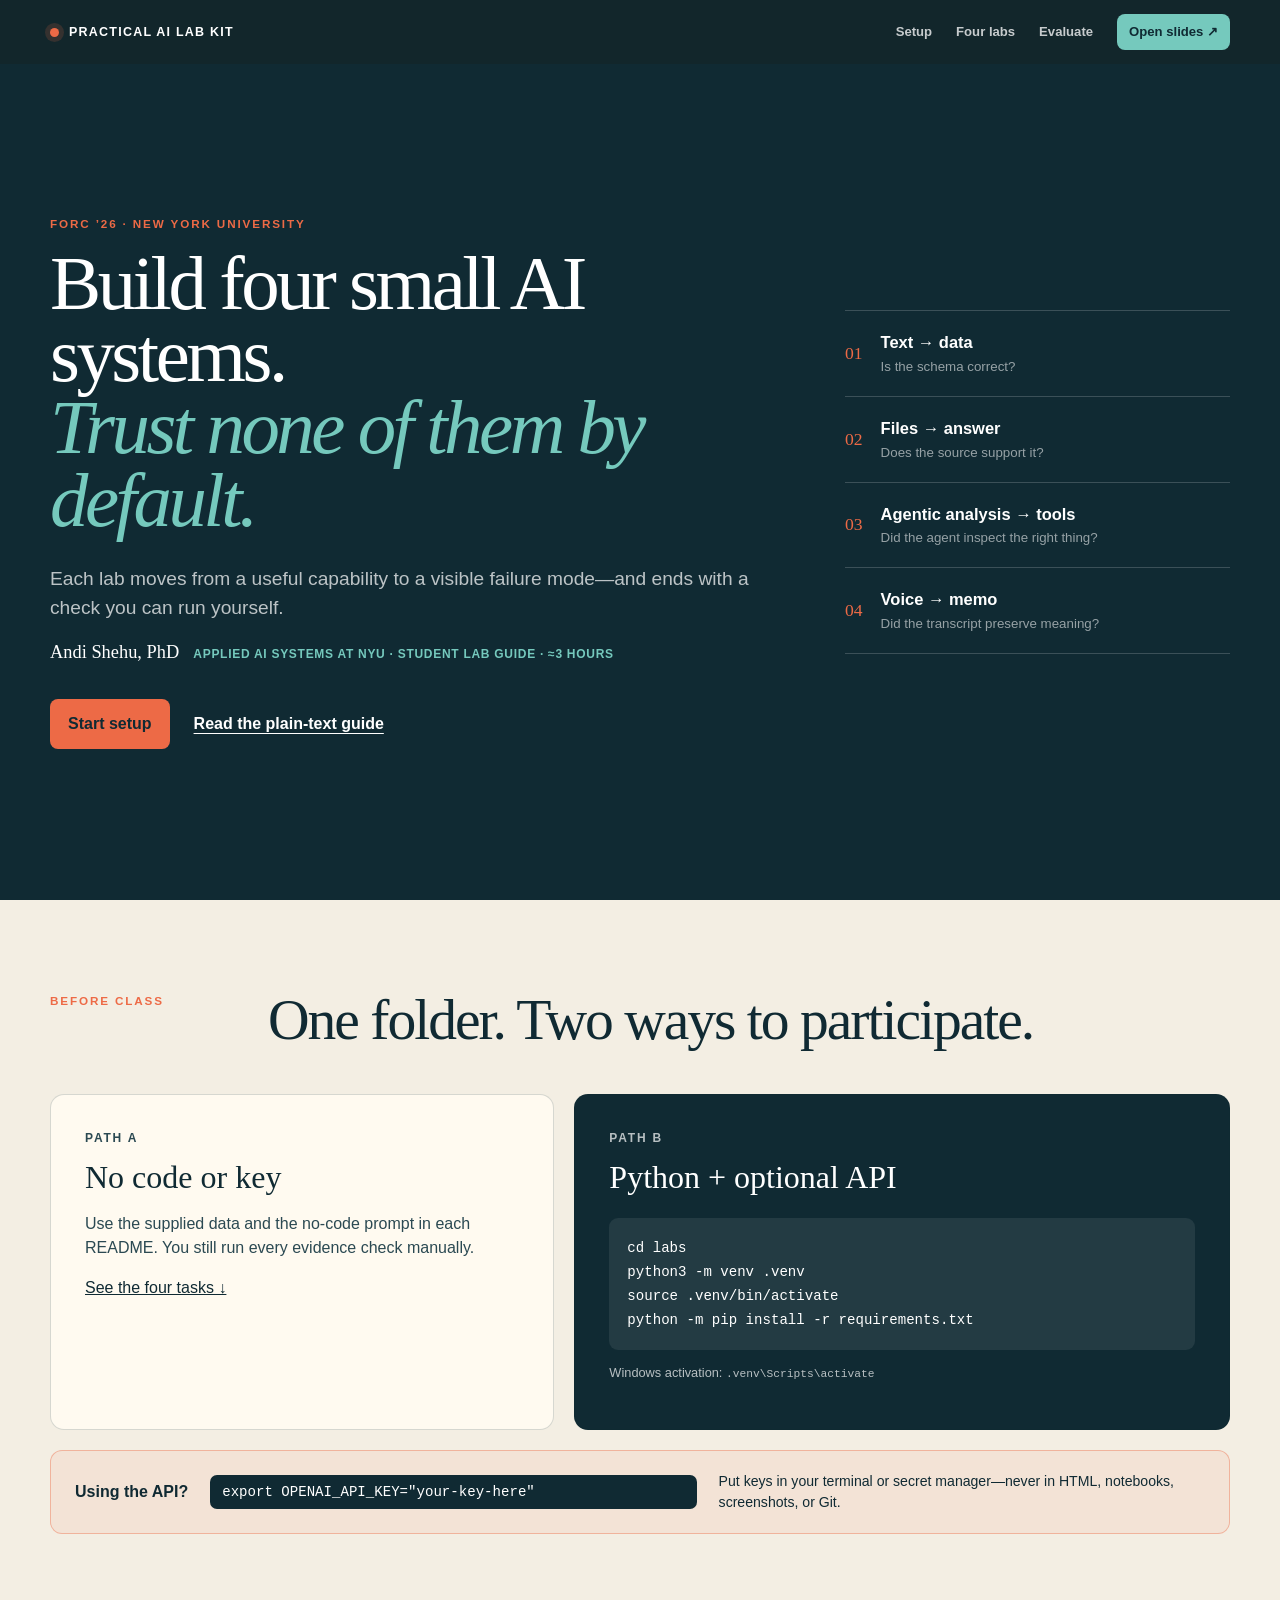
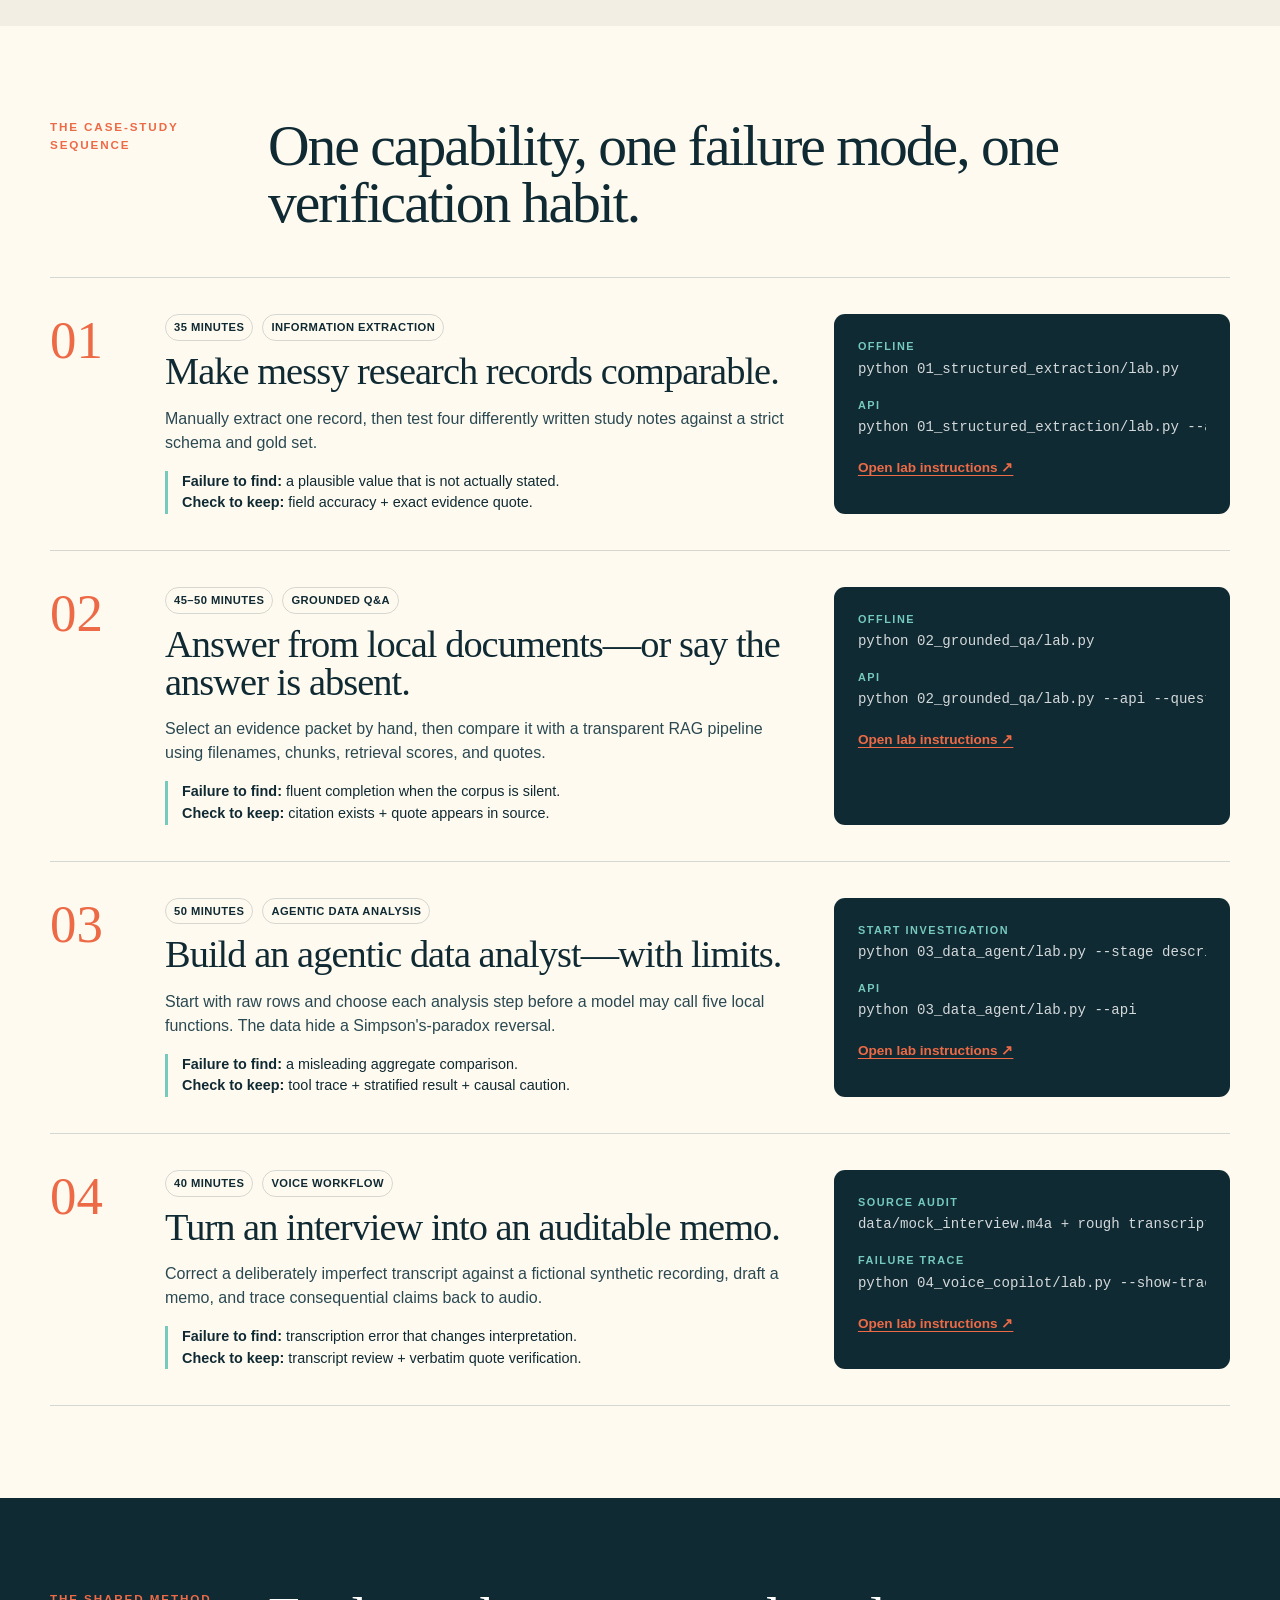
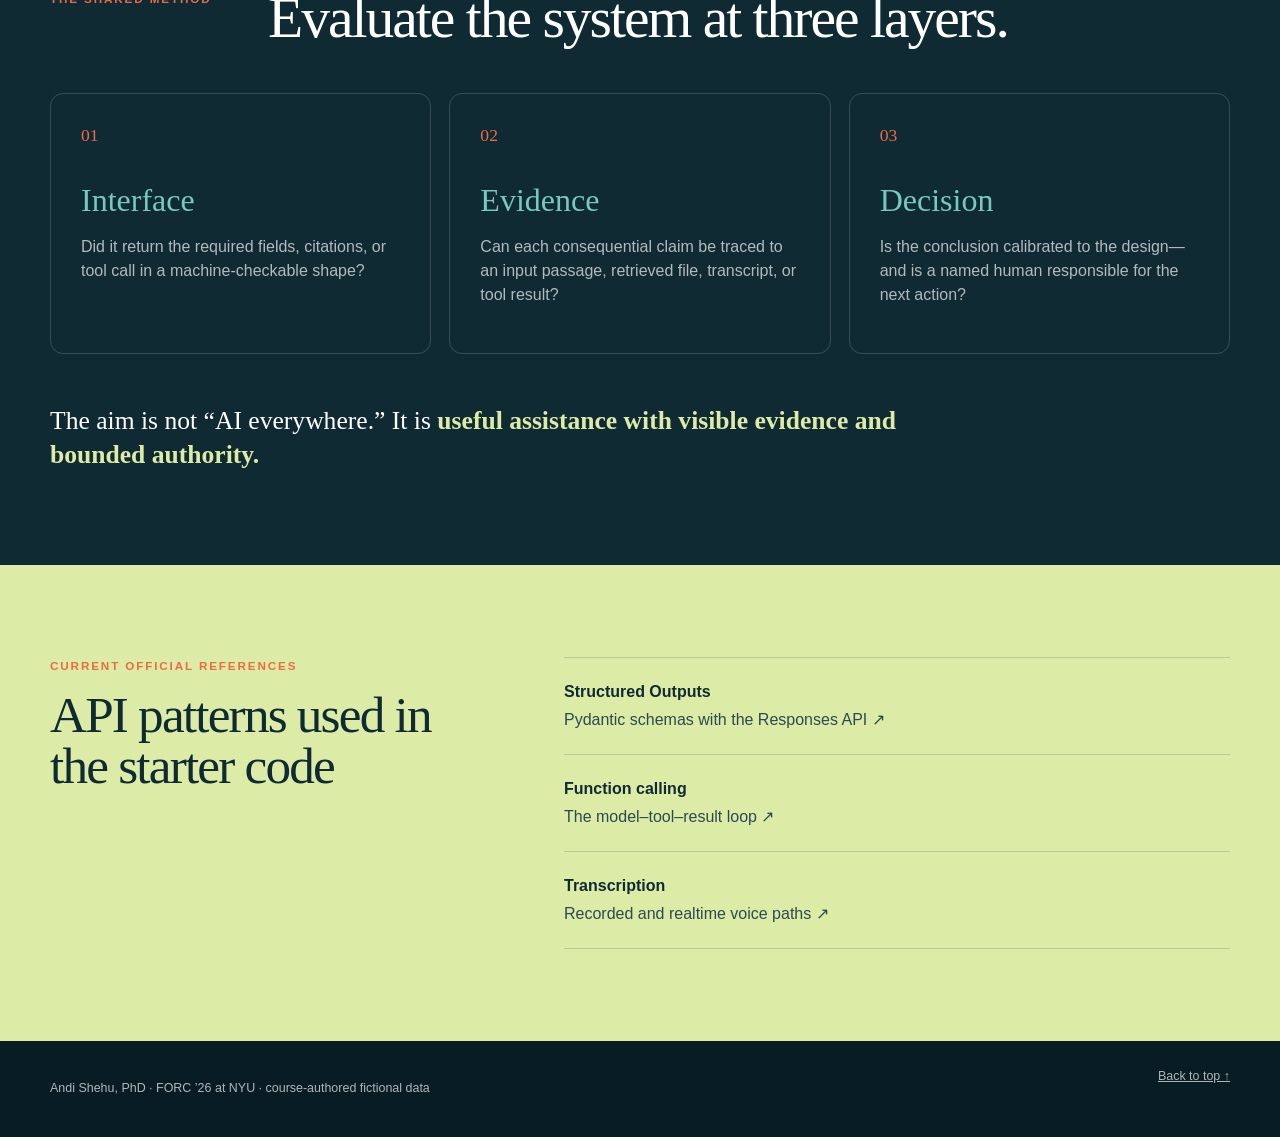
==== commit 2345680e: "Frame data analysis case as agentic" ====
--- a/labs/index.html
+++ b/labs/index.html
@@ -3,7 +3,7 @@
 <head>
   <meta charset="utf-8">
   <meta name="viewport" content="width=device-width, initial-scale=1">
-  <meta name="description" content="Four practical AI labs for graduate students: structured extraction, grounded Q&amp;A, a bounded data agent, and a voice research copilot.">
+  <meta name="description" content="Four practical AI labs for graduate students: structured extraction, grounded Q&amp;A, agentic data analysis, and a voice research copilot.">
   <meta name="theme-color" content="#102a33">
   <title>Practical AI Lab Kit</title>
   <link rel="stylesheet" href="styles.css">
@@ -32,7 +32,7 @@
       <ol class="sequence" aria-label="Lab sequence">
         <li><span>01</span><div><b>Text → data</b><small>Is the schema correct?</small></div></li>
         <li><span>02</span><div><b>Files → answer</b><small>Does the source support it?</small></div></li>
-        <li><span>03</span><div><b>Question → tools</b><small>Did the agent inspect the right thing?</small></div></li>
+        <li><span>03</span><div><b>Agentic analysis → tools</b><small>Did the agent inspect the right thing?</small></div></li>
         <li><span>04</span><div><b>Voice → memo</b><small>Did the transcript preserve meaning?</small></div></li>
       </ol>
     </section>
@@ -95,8 +95,8 @@
       <article class="lab-card" id="lab-3">
         <div class="lab-number">03</div>
         <div class="lab-copy">
-          <div class="lab-meta"><span>50 minutes</span><span>tool-using agent</span></div>
-          <h3>Give a model analysis tools, not a blank check.</h3>
+          <div class="lab-meta"><span>50 minutes</span><span>agentic data analysis</span></div>
+          <h3>Build an agentic data analyst—with limits.</h3>
           <p>Start with raw rows and choose each analysis step before a model may call five local functions. The data hide a Simpson's-paradox reversal.</p>
           <div class="lesson"><b>Failure to find:</b> a misleading aggregate comparison.<br><b>Check to keep:</b> tool trace + stratified result + causal caution.</div>
         </div>
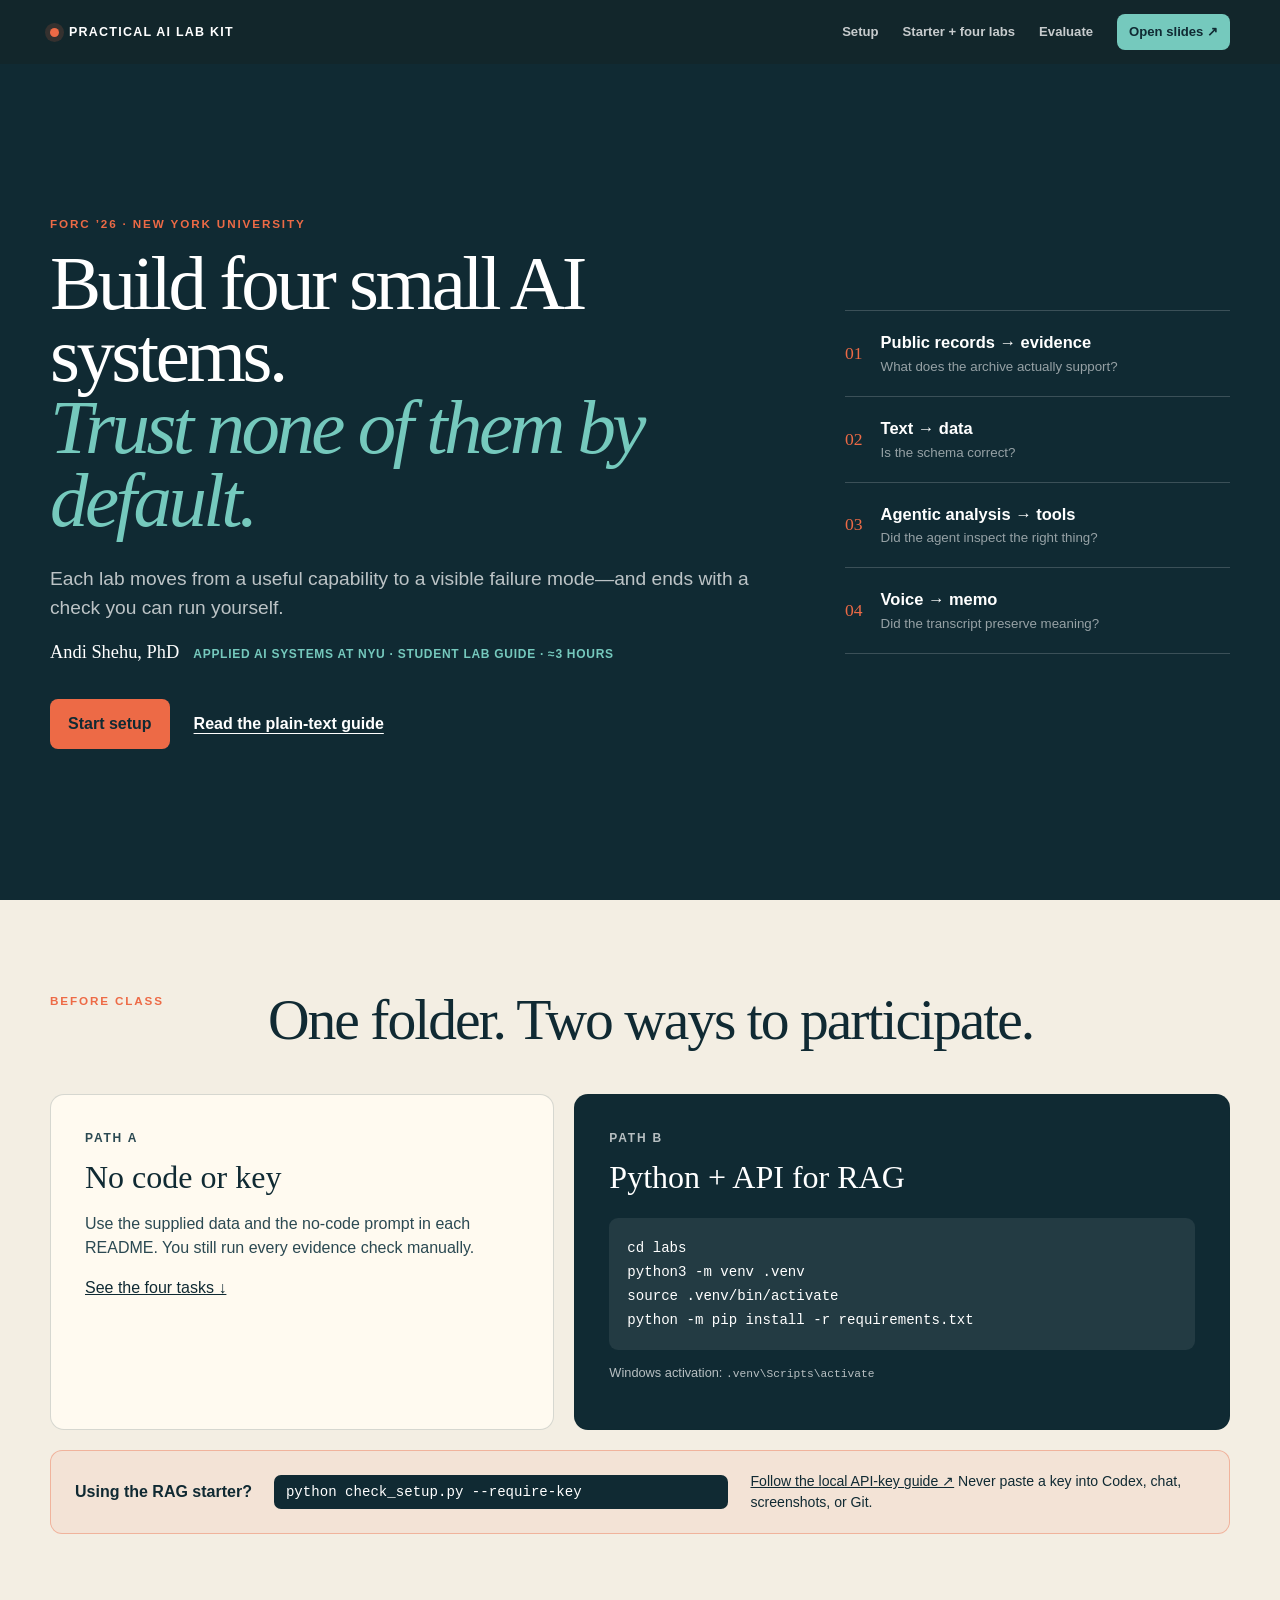
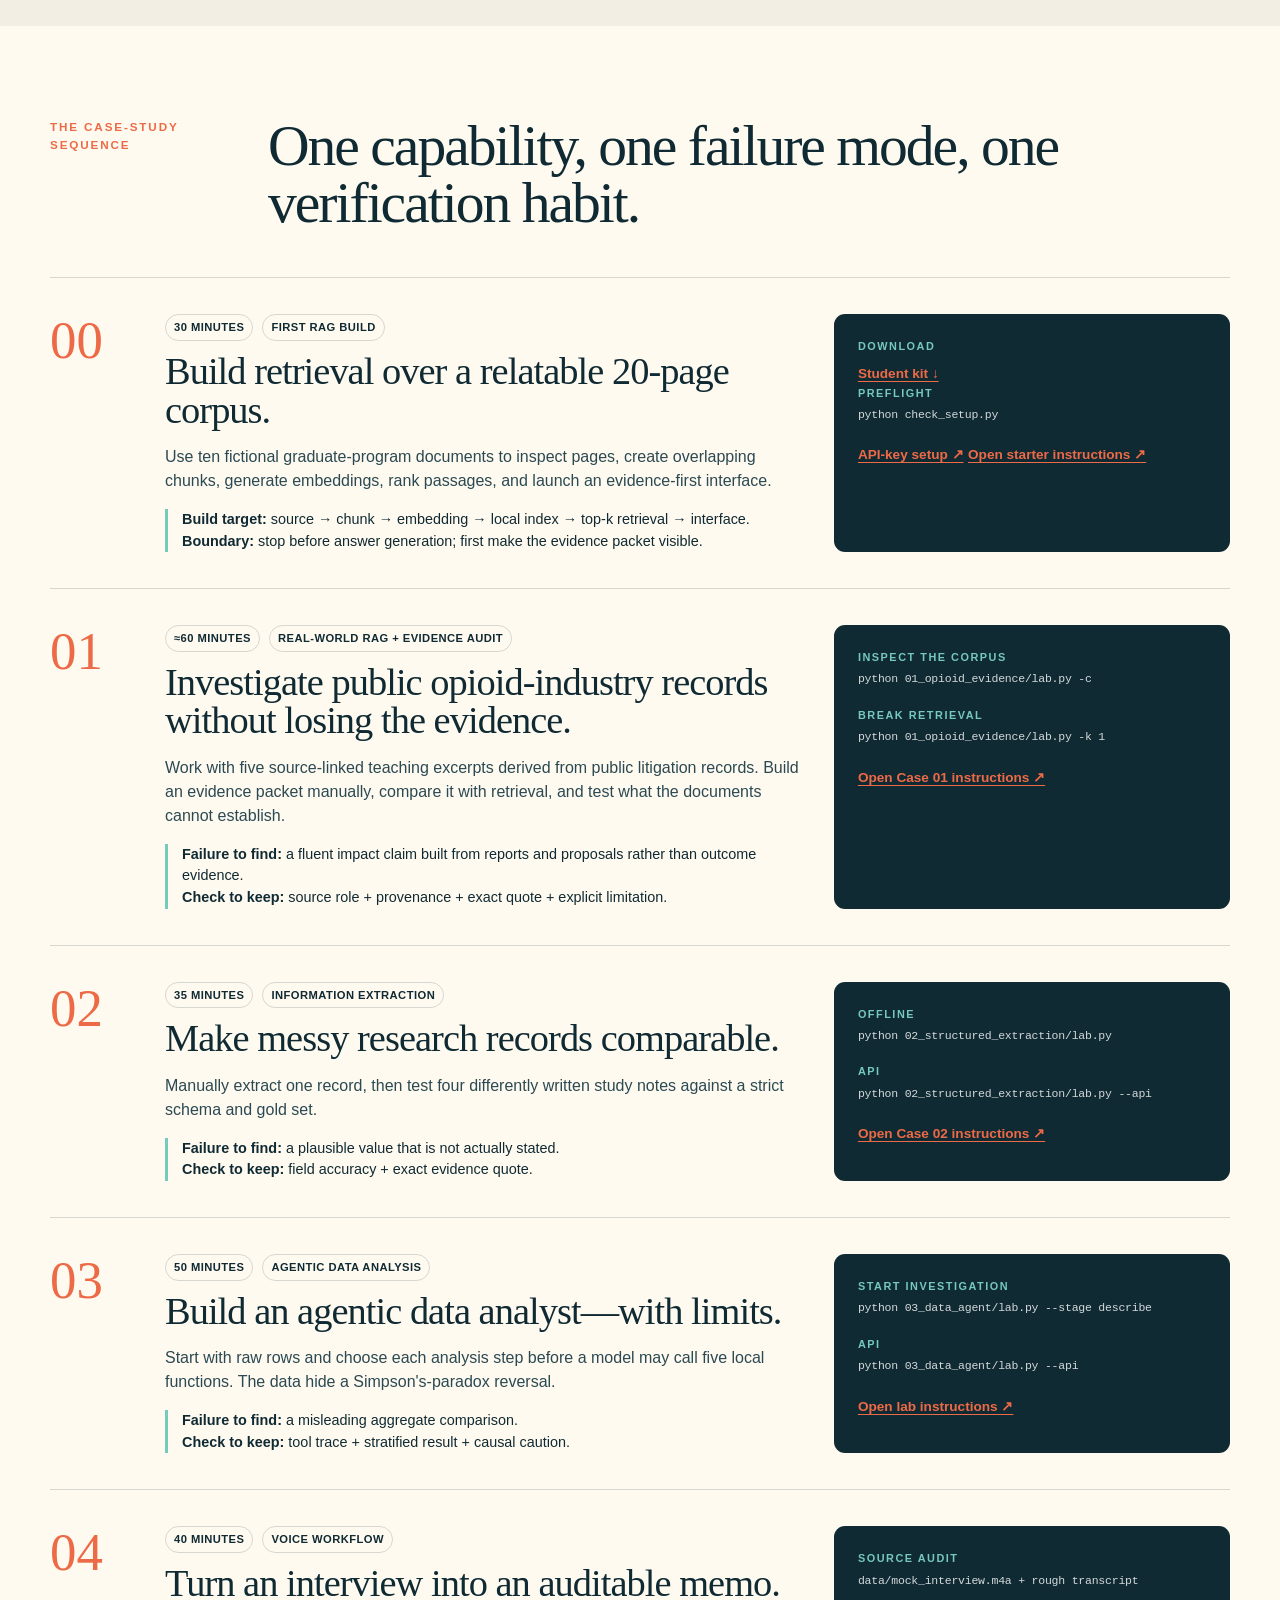
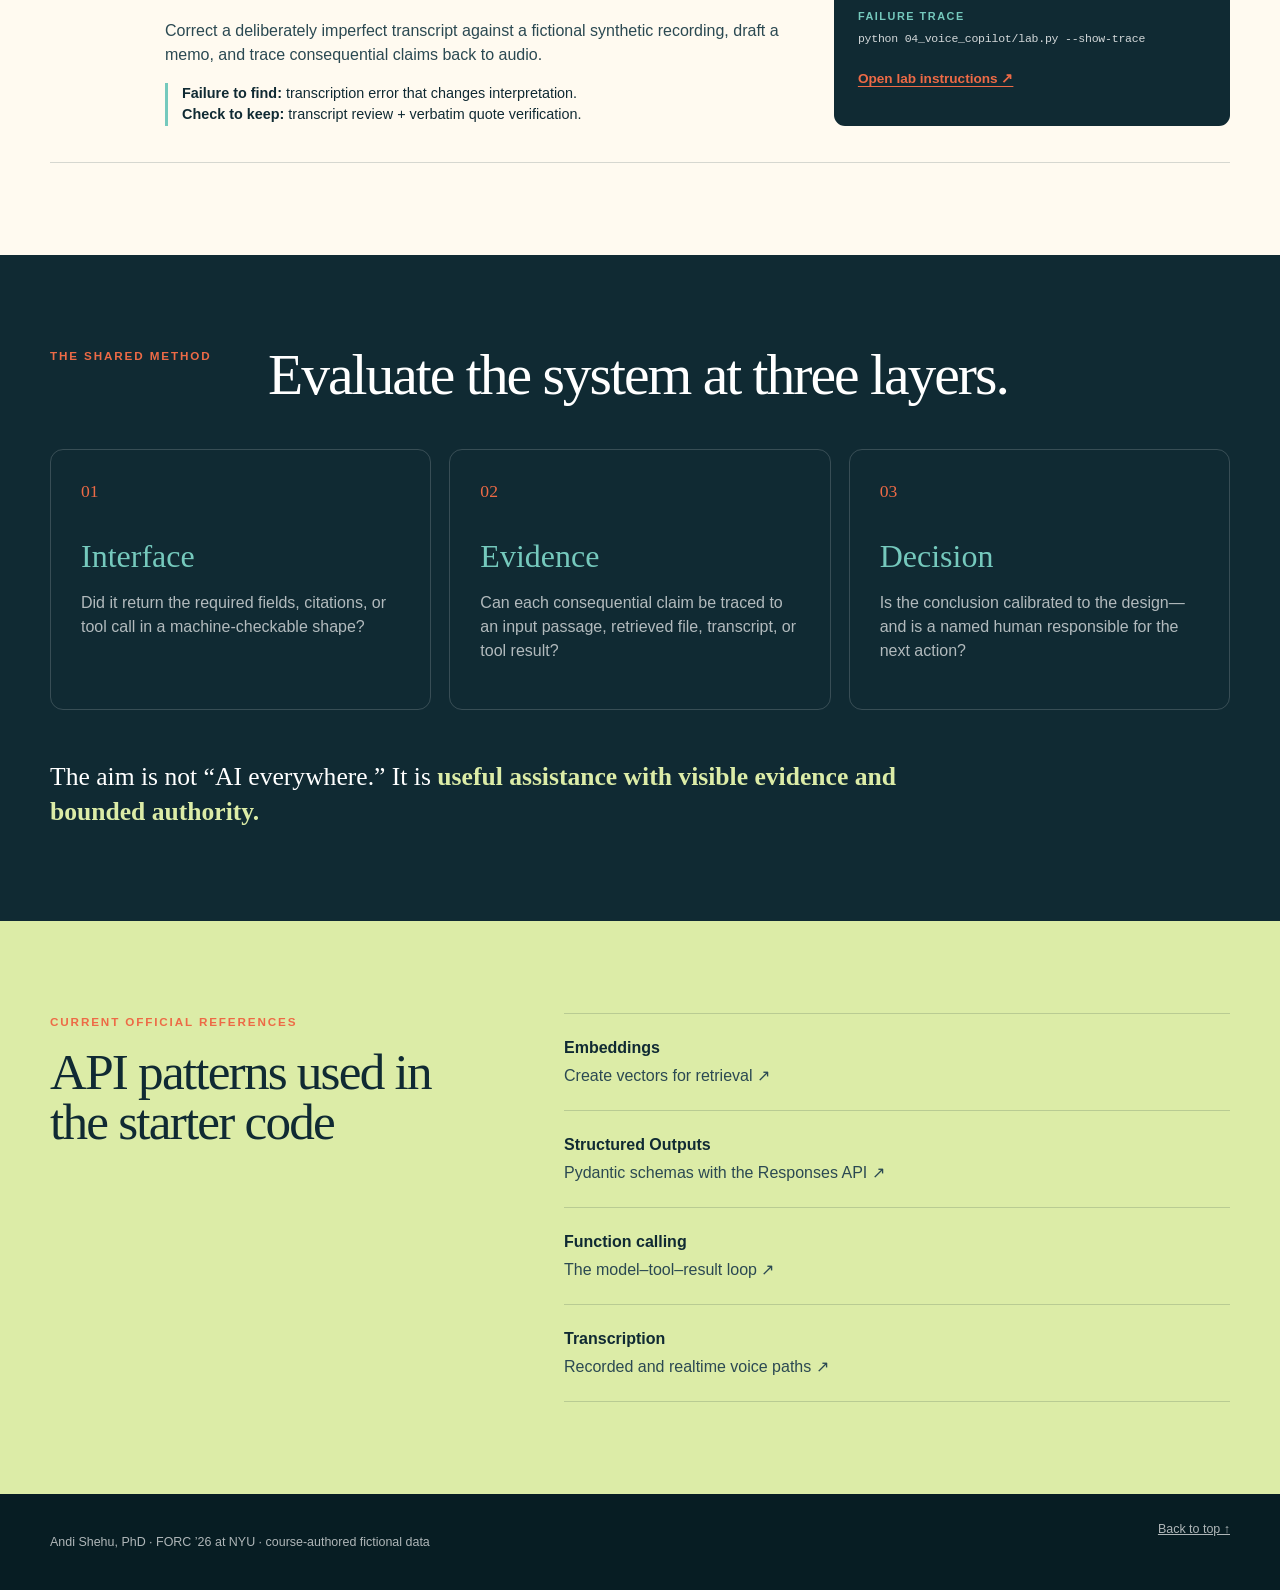
==== commit 2a7f602e: "Focus course deck on applied AI and RAG" ====
--- a/labs/index.html
+++ b/labs/index.html
@@ -3,7 +3,7 @@
 <head>
   <meta charset="utf-8">
   <meta name="viewport" content="width=device-width, initial-scale=1">
-  <meta name="description" content="Four practical AI labs for graduate students: structured extraction, grounded Q&amp;A, agentic data analysis, and a voice research copilot.">
+  <meta name="description" content="A practical RAG starter and four applied AI labs for graduate students.">
   <meta name="theme-color" content="#102a33">
   <title>Practical AI Lab Kit</title>
   <link rel="stylesheet" href="styles.css">
@@ -14,7 +14,7 @@
     <a class="wordmark" href="#top"><span></span>Practical AI Lab Kit</a>
     <nav aria-label="Lab navigation">
       <a href="#setup">Setup</a>
-      <a href="#labs">Four labs</a>
+      <a href="#labs">Starter + four labs</a>
       <a href="#evaluation">Evaluate</a>
       <a class="deck-link" href="../story_deck/index.html#slide-24">Open slides ↗</a>
     </nav>
@@ -30,8 +30,8 @@
         <div class="hero-actions"><a class="primary" href="#setup">Start setup</a><a href="README.md">Read the plain-text guide</a></div>
       </div>
       <ol class="sequence" aria-label="Lab sequence">
-        <li><span>01</span><div><b>Text → data</b><small>Is the schema correct?</small></div></li>
-        <li><span>02</span><div><b>Files → answer</b><small>Does the source support it?</small></div></li>
+        <li><span>01</span><div><b>Public records → evidence</b><small>What does the archive actually support?</small></div></li>
+        <li><span>02</span><div><b>Text → data</b><small>Is the schema correct?</small></div></li>
         <li><span>03</span><div><b>Agentic analysis → tools</b><small>Did the agent inspect the right thing?</small></div></li>
         <li><span>04</span><div><b>Voice → memo</b><small>Did the transcript preserve meaning?</small></div></li>
       </ol>
@@ -46,7 +46,7 @@
           <a href="#labs">See the four tasks ↓</a>
         </article>
         <article class="featured">
-          <p class="path-number">Path B</p><h3>Python + optional API</h3>
+          <p class="path-number">Path B</p><h3>Python + API for RAG</h3>
           <pre><code>cd labs
 python3 -m venv .venv
 source .venv/bin/activate
@@ -55,15 +55,46 @@
         </article>
       </div>
       <div class="key-note">
-        <b>Using the API?</b><code>export OPENAI_API_KEY="your-key-here"</code><p>Put keys in your terminal or secret manager—never in HTML, notebooks, screenshots, or Git.</p>
+        <b>Using the RAG starter?</b><code>python check_setup.py --require-key</code><p><a href="00_rag_starter/API_KEY_SETUP.md">Follow the local API-key guide ↗</a> Never paste a key into Codex, chat, screenshots, or Git.</p>
       </div>
     </section>
 
     <section class="labs" id="labs">
       <div class="section-head"><p class="eyebrow">The case-study sequence</p><h2>One capability, one failure mode, one verification habit.</h2></div>
 
+      <article class="lab-card" id="lab-starter">
+        <div class="lab-number">00</div>
+        <div class="lab-copy">
+          <div class="lab-meta"><span>30 minutes</span><span>first RAG build</span></div>
+          <h3>Build retrieval over a relatable 20-page corpus.</h3>
+          <p>Use ten fictional graduate-program documents to inspect pages, create overlapping chunks, generate embeddings, rank passages, and launch an evidence-first interface.</p>
+          <div class="lesson"><b>Build target:</b> source → chunk → embedding → local index → top-k retrieval → interface.<br><b>Boundary:</b> stop before answer generation; first make the evidence packet visible.</div>
+        </div>
+        <div class="lab-run">
+          <p>Download</p><a href="00_rag_starter/rag_starter_student_kit.zip" download>Student kit ↓</a>
+          <p>Preflight</p><code>python check_setup.py</code>
+          <a href="00_rag_starter/API_KEY_SETUP.md">API-key setup ↗</a>
+          <a href="00_rag_starter/README.md">Open starter instructions ↗</a>
+        </div>
+      </article>
+
       <article class="lab-card" id="lab-1">
         <div class="lab-number">01</div>
+        <div class="lab-copy">
+          <div class="lab-meta"><span>≈60 minutes</span><span>real-world RAG + evidence audit</span></div>
+          <h3>Investigate public opioid-industry records without losing the evidence.</h3>
+          <p>Work with five source-linked teaching excerpts derived from public litigation records. Build an evidence packet manually, compare it with retrieval, and test what the documents cannot establish.</p>
+          <div class="lesson"><b>Failure to find:</b> a fluent impact claim built from reports and proposals rather than outcome evidence.<br><b>Check to keep:</b> source role + provenance + exact quote + explicit limitation.</div>
+        </div>
+        <div class="lab-run">
+          <p>Inspect the corpus</p><code>python 01_opioid_evidence/lab.py -c</code>
+          <p>Break retrieval</p><code>python 01_opioid_evidence/lab.py -k 1</code>
+          <a href="01_opioid_evidence/README.md">Open Case 01 instructions ↗</a>
+        </div>
+      </article>
+
+      <article class="lab-card" id="lab-2">
+        <div class="lab-number">02</div>
         <div class="lab-copy">
           <div class="lab-meta"><span>35 minutes</span><span>information extraction</span></div>
           <h3>Make messy research records comparable.</h3>
@@ -71,24 +102,9 @@
           <div class="lesson"><b>Failure to find:</b> a plausible value that is not actually stated.<br><b>Check to keep:</b> field accuracy + exact evidence quote.</div>
         </div>
         <div class="lab-run">
-          <p>Offline</p><code>python 01_structured_extraction/lab.py</code>
-          <p>API</p><code>python 01_structured_extraction/lab.py --api</code>
-          <a href="01_structured_extraction/README.md">Open lab instructions ↗</a>
-        </div>
-      </article>
-
-      <article class="lab-card" id="lab-2">
-        <div class="lab-number">02</div>
-        <div class="lab-copy">
-          <div class="lab-meta"><span>45–50 minutes</span><span>grounded Q&amp;A</span></div>
-          <h3>Answer from local documents—or say the answer is absent.</h3>
-          <p>Select an evidence packet by hand, then compare it with a transparent RAG pipeline using filenames, chunks, retrieval scores, and quotes.</p>
-          <div class="lesson"><b>Failure to find:</b> fluent completion when the corpus is silent.<br><b>Check to keep:</b> citation exists + quote appears in source.</div>
-        </div>
-        <div class="lab-run">
-          <p>Offline</p><code>python 02_grounded_qa/lab.py</code>
-          <p>API</p><code>python 02_grounded_qa/lab.py --api --question "Which school attended least?"</code>
-          <a href="02_grounded_qa/README.md">Open lab instructions ↗</a>
+          <p>Offline</p><code>python 02_structured_extraction/lab.py</code>
+          <p>API</p><code>python 02_structured_extraction/lab.py --api</code>
+          <a href="02_structured_extraction/README.md">Open Case 02 instructions ↗</a>
         </div>
       </article>
 
@@ -136,6 +152,7 @@
     <section class="resources">
       <div><p class="eyebrow">Current official references</p><h2>API patterns used in the starter code</h2></div>
       <div class="resource-links">
+        <a href="https://developers.openai.com/api/reference/resources/embeddings/methods/create" target="_blank" rel="noreferrer"><b>Embeddings</b><span>Create vectors for retrieval ↗</span></a>
         <a href="https://developers.openai.com/api/docs/guides/structured-outputs" target="_blank" rel="noreferrer"><b>Structured Outputs</b><span>Pydantic schemas with the Responses API ↗</span></a>
         <a href="https://developers.openai.com/api/docs/guides/function-calling" target="_blank" rel="noreferrer"><b>Function calling</b><span>The model–tool–result loop ↗</span></a>
         <a href="https://developers.openai.com/cookbook/examples/migrating_from_whisper_to_gpt_transcribe" target="_blank" rel="noreferrer"><b>Transcription</b><span>Recorded and realtime voice paths ↗</span></a>
--- a/labs/styles.css
+++ b/labs/styles.css
@@ -74,7 +74,7 @@
 .lesson { max-width: 680px; padding-left: 14px; border-left: 3px solid var(--teal); font-size: .9rem; }
 .lab-run { align-self: stretch; padding: 24px; border-radius: 11px; color: white; background: var(--ink); }
 .lab-run p { margin: 0 0 6px; color: var(--teal); font-size: .68rem; font-weight: 900; letter-spacing: .14em; text-transform: uppercase; }
-.lab-run code { display: block; overflow-x: auto; margin: 0 0 20px; color: rgba(255,255,255,.82); white-space: nowrap; }
+.lab-run code { display: block; margin: 0 0 20px; color: rgba(255,255,255,.82); font-size: .72rem; letter-spacing: -.02em; line-height: 1.35; overflow-wrap: anywhere; white-space: normal; }
 .lab-run a { color: var(--coral); font-size: .85rem; font-weight: 800; text-underline-offset: 3px; }
 
 .evaluation { color: white; background: var(--ink); }
